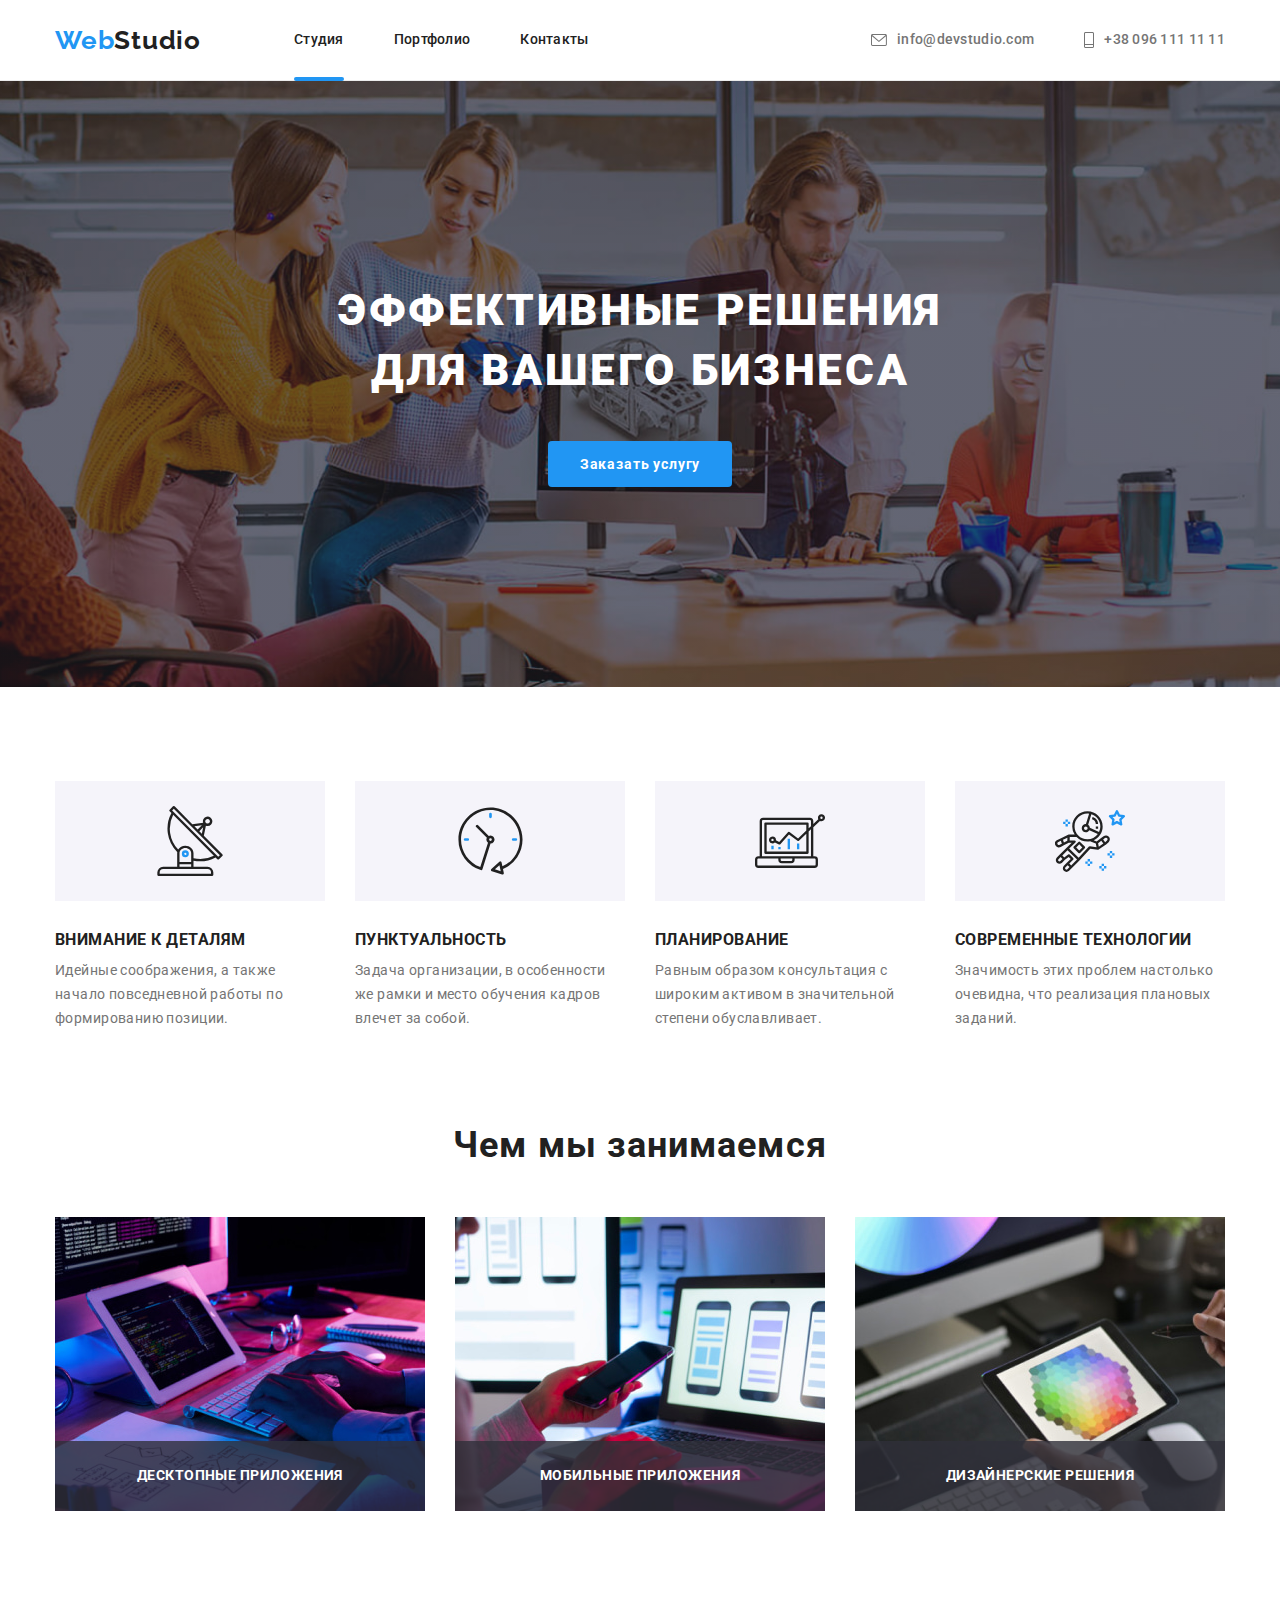
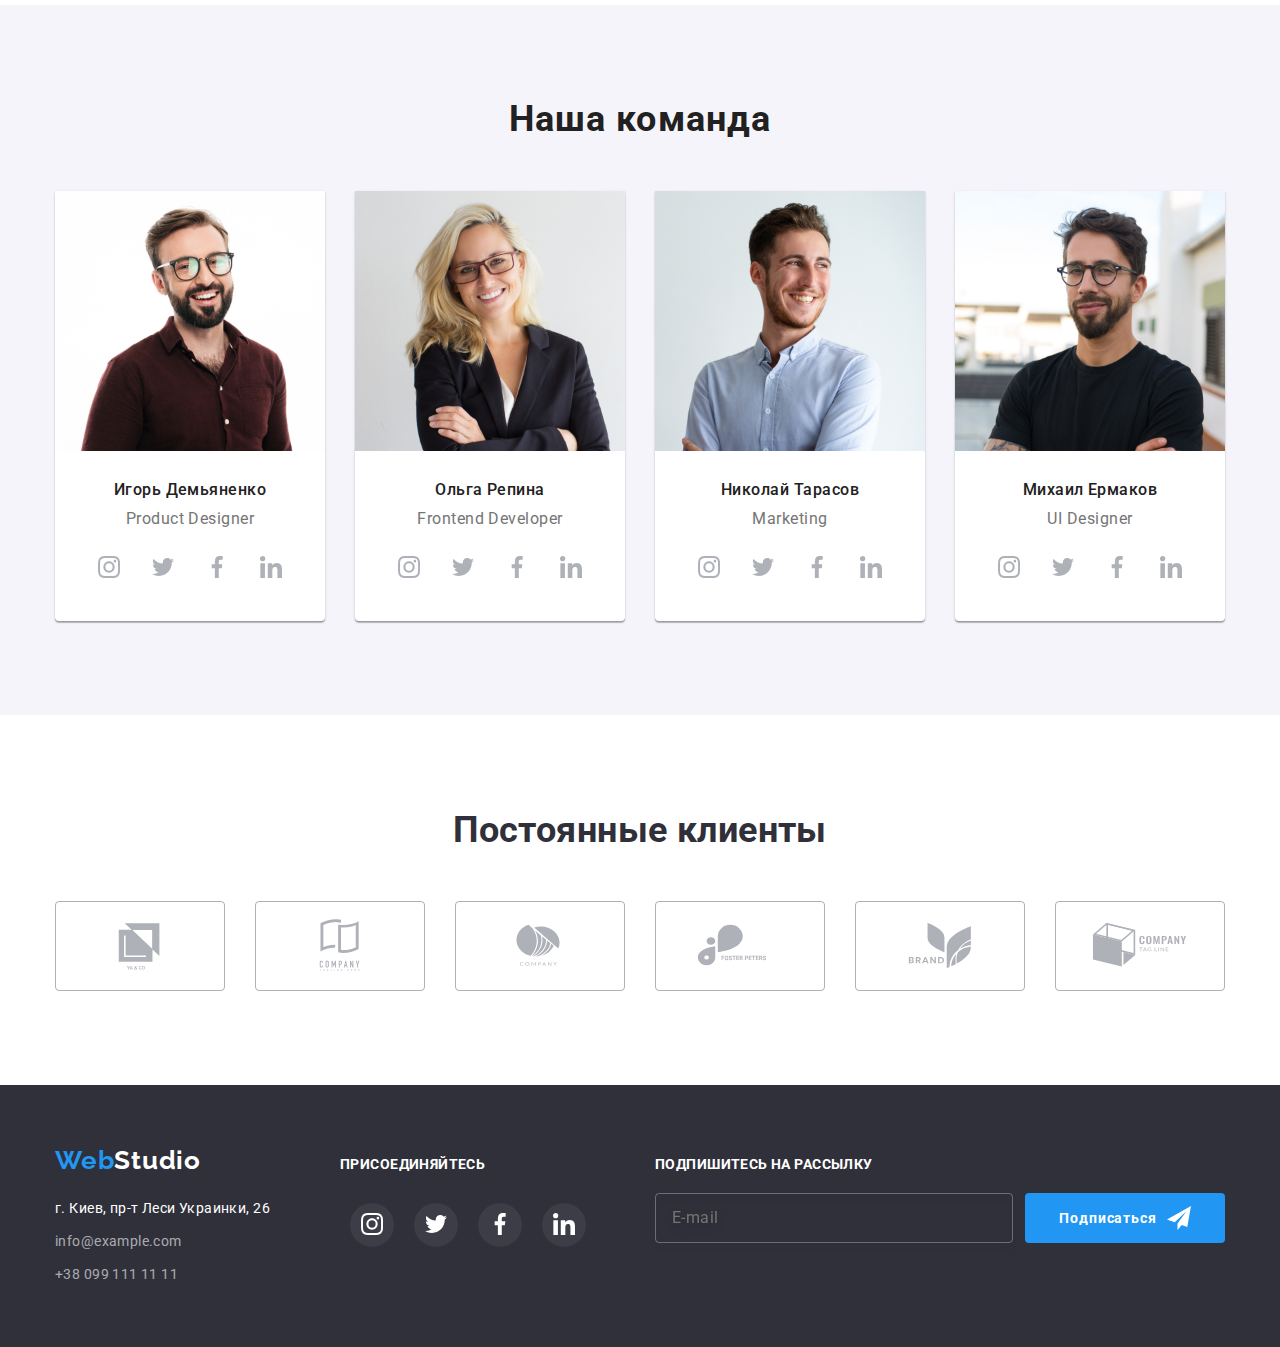
==== index.html @ d42d0474 "Copy HW6" ====
<!DOCTYPE html>
<html lang="ru">
<head>
    <meta charset="UTF-8">
    <meta http-equiv="X-UA-Compatible" content="IE=edge">
    <meta name="viewport" content="width=device-width, initial-scale=1.0">
    <title>Document</title>
    <!--Modern normalize--> 
    <link rel="stylesheet" href="https://cdn.jsdelivr.net/npm/modern-normalize@1.1.0/modern-normalize.min.css">
    <!-- Основные шрифты -->
    <link rel="preconnect" href="https://fonts.googleapis.com">
    <link rel="preconnect" href="https://fonts.gstatic.com" crossorigin>
    <link href="https://fonts.googleapis.com/css2?family=Raleway:wght@700&family=Roboto:wght@400;500;700;900&display=swap"
        rel="stylesheet">
    <!-- Кастомные стили -->
    <link rel="stylesheet" href="./css/styles.css">
</head>
<body>
<!--Хедер-->
    <header>
        <div class="container  header-container">
        <!--Навигация-->
        <nav class="container-nav">
        <a href="./index.html" class="logo">Web<span class="logo-item">Studio</span></a>
        <ul class="site-nav">
            <li class="item">
                <a href="./index.html" class="nav-list current">Студия</a>
            </li>
            <li class="item">
                <a href="./portfolio.html" class="nav-list">Портфолио</a>
            </li>
            <li class="item">
                <a href="" class="nav-list">Контакты</a>
            </li>
        </ul>
         
        </nav> 
            <!--Контакты-->
        <ul class="contacts-list">
            <li class="contacts-item">
                <a href="mailto:info@devstudio.com" class="contacts">
                <svg class="icon-contacts" width="16" height="12">
                    <use href="./images/icons.svg#mail" ></use>
                </svg>
               info@devstudio.com</a>
           </li> 
            <li class="contacts-item">
                <a href="tel:+380961111111" class="contacts phone">
                <svg class="icon-contacts" width="10" height="16">
                    <use href="./images/icons.svg#phone" ></use>
                </svg>
                +38 096 111 11 11</a>
               </li> 
        </ul>   

        </div>
    </header>

    
   <main>
     <!-- Герой -->
        <section class="title-field" >
            <div class="container">
                <h1 class="title">Эффективные решения <br> для вашего бизнеса</h1>
                <div >
                     <button type="button" class="title-button" data-modal-open>Заказать услугу</button>
                     
                </div>
            </div>
        </section>

     <!--Преимущества-->
    <section class="section"> 
        <div class="container">
       <h2 class="visually-hidden">Наши преимущества</h2>
        <ul class="advantage-list">
            <li class="adv-item ">
                <div class="icon-fon"> 
                <svg class="icon-features" width="70" height="70" >
                    <use href="./images/icons.svg#antenna" ></use>
                </svg>
                </div>
                <h3 class="features-title">Внимание к деталям</h3>
            <p class="features-txt">
                Идейные соображения, а также начало повседневной работы по формированию позиции.
            </p>
        </li>

            <li class="adv-item ">
                <div class="icon-fon"> 
                    <svg class="icon-clock" width="67" height="70" >
                        <use class="icon-clock" href="./images/icons.svg#clock" width="67" height="70" ></use>
                    </svg>
                </div>
                <h3 class="features-title">Пунктуальность</h3>
            <p class="features-txt">Задача организации, в особенности же рамки и место обучения кадров влечет за собой.</p>
            </li>

            <li class="adv-item ">
                <div class="icon-fon"> 
                    <svg class="icon-diagram" width="70" height="70">
                        <use href="./images/icons.svg#diagram" ></use>
                    </svg>
                </div>
                <h3 class="features-title">Планирование</h3>
                <p class="features-txt">Равным образом консультация с широким активом в значительной степени обуславливает.</p>
             </li>

            <li class="adv-item">
                <div class="icon-fon"> 
                    <svg class="icon-astronaut" width="70" height="70" >
                        <use href="./images/icons.svg#astronaut" ></use>
                    </svg>
                </div>
                <h3 class="features-title icon-tech">Современные технологии</h3>
            <p class="features-txt">Значимость этих проблем настолько очевидна, что реализация плановых заданий.</p>
            </li>
        </ul>
        </div>
    </section>
    
         <!--Деятельность-->
       <section class="section work-section"> 
           <div class="container">
      <h2 class="our-activities">Чем мы занимаемся</h2>
         <ul class=" activities-list">
            <li class="activities-item">
               
                <img src="./images/img1.jpg" alt="Работающий программист" width="370"> 
                <p class="activities-text">Десктопные приложения</p>
            
            </li> 

            <li class="activities-item">
                
                <img src="./images/img2.jpg" alt="Дизайнеры разрабатывают приложение" width="370">
                <p class="activities-text">Мобильные приложения</p>
                
            </li>
            <li class="activities-item">
                
                <img src="./images/img3.jpg" alt="Дизайнер с планшетом" width="370">
                <p class="activities-text">Дизайнерские решения</p>
                
            </li>
         </ul>
            </div>
       </section>

    <section class=" section team-field">
        <div class="container">
        <!--Состав-->
        <h2 class="team-title">Наша команда</h2>
        <ul class=" team-list">
            <li class="member-descr">
                <img src="./images/igor1.jpg" alt="Наш дизайнер" width="270" height="260">
                <div class="workers">
                    <h3 class="team-member">Игорь Демьяненко</h3>
                    <p lang="en" class="member-position">Product Designer</p>
                    <ul class="socials list">
                        <li class="socials-item"><a class="socials-link socials-link-instagram" href="">
                         <svg class="socials-icon" width="22" height="22">
                             <use href="./images/icons.svg#instagram"> </use>
                         </svg>   
                        </a>
                      </li>
                        <li class="socials-item"><a class="socials-link socials-link-twitter" href="">
                        <svg class="socials-icon" width="22" height="22">
                             <use href="./images/icons.svg#twitter"></use>
                        </svg>
                        </a>
                    </li>
                        <li class="socials-item"><a class="socials-link socials-link-facebook" href="">
                        <svg class="socials-icon" width="22" height="22">
                              <use href="./images/icons.svg#facebook"></use>
                        </svg>
                        </a>
                        </li>
                        <li class="socials-item"><a class="socials-link socials-link-linkedin" href="">
                        <svg class="socials-icon" width="22" height="22">
                             <use href="./images/icons.svg#linkedin"></use>
                        </svg>
                        </a>
                    </li>

                    </ul>
                </div>
            </li>

            <li class="member-descr">
                <img src="./images/olga2.jpg" alt="Наш фронтенд разработчик" width="270" height="260">
                <div class="workers">
                    <h3 class="team-member">Ольга Репина</h3>
                    <p lang="en" class="member-position">Frontend Developer</p>
                    <ul class="socials list">
                        <li class="socials-item"><a class="socials-link socials-link-instagram" href="">
                         <svg class="socials-icon" width="22" height="22">
                             <use href="./images/icons.svg#instagram"> </use>
                         </svg>   
                        </a>
                      </li>
                        <li class="socials-item"><a class="socials-link socials-link-twitter" href="">
                        <svg class="socials-icon" width="22" height="22">
                             <use href="./images/icons.svg#twitter"></use>
                        </svg>
                        </a>
                    </li>
                        <li class="socials-item"><a class="socials-link socials-link-facebook" href="">
                        <svg class="socials-icon" width="22" height="22">
                              <use href="./images/icons.svg#facebook"></use>
                        </svg>
                        </a>
                        </li>
                        <li class="socials-item"><a class="socials-link socials-link-linkedin" href="">
                        <svg class="socials-icon" width="22" height="22">
                             <use href="./images/icons.svg#linkedin"></use>
                        </svg>
                        </a>
                    </li>

                    </ul>
               </div>
            </li>

            <li class="member-descr">
                <img src="./images/nikolay3.jpg" alt="Наш маркетолог" width="270" height="260">
                <div class="workers">
                    <h3 class="team-member">Николай Тарасов</h3>
                    <p lang="en" class="member-position">Marketing</p>
                    <ul class="socials list">
                        <li class="socials-item"><a class="socials-link socials-link-instagram" href="">
                         <svg class="socials-icon" width="22" height="22">
                             <use href="./images/icons.svg#instagram"> </use>
                         </svg>   
                        </a>
                      </li>
                        <li class="socials-item"><a class="socials-link socials-link-twitter" href="">
                        <svg class="socials-icon" width="22" height="22">
                             <use href="./images/icons.svg#twitter"></use>
                        </svg>
                        </a>
                    </li>
                        <li class="socials-item"><a class="socials-link socials-link-facebook" href="">
                        <svg class="socials-icon" width="22" height="22">
                              <use href="./images/icons.svg#facebook"></use>
                        </svg>
                        </a>
                        </li>
                        <li class="socials-item"><a class="socials-link socials-link-linkedin" href="">
                        <svg class="socials-icon" width="22" height="22">
                             <use href="./images/icons.svg#linkedin"></use>
                        </svg>
                        </a>
                    </li>

                    </ul>
               </div>
           </li>

            <li class="member-descr">
                <img src="./images/michail4.jpg" alt="Наш дизайнер интерфейса" width="270" height="260">
                <div class="workers"> 
                    <h3 class="team-member">Михаил Ермаков</h3>
                    <p lang="en" class="member-position">UI Designer</p>
                    <ul class="socials list">
                        <li class="socials-item"><a class="socials-link socials-link-instagram" href="">
                         <svg class="socials-icon" width="22" height="22">
                             <use href="./images/icons.svg#instagram"> </use>
                         </svg>   
                        </a>
                      </li>
                        <li class="socials-item"><a class="socials-link socials-link-twitter" href="">
                        <svg class="socials-icon" width="22" height="22">
                             <use href="./images/icons.svg#twitter"></use>
                        </svg>
                        </a>
                    </li>
                        <li class="socials-item"><a class="socials-link socials-link-facebook" href="">
                        <svg class="socials-icon" width="22" height="22">
                              <use href="./images/icons.svg#facebook"></use>
                        </svg>
                        </a>
                        </li>
                        <li class="socials-item"><a class="socials-link socials-link-linkedin" href="">
                        <svg class="socials-icon" width="22" height="22">
                             <use href="./images/icons.svg#linkedin"></use>
                        </svg>
                        </a>
                    </li>

                    </ul>
               </div>
            </li>
        
        </ul>
       </div>
    </section>

    <section class="client-section">
        <div class="container">
            <h2 class="clients-title">Постоянные клиенты</h2>
            <ul class="client-list list">
            
                <li class="client-item">
                    <a class="client-link link" href="">
                    <svg class="client-icon" width="106" height="60">
                         <use href="./images/icons.svg#Client1"></use>
                    </svg>
                    </a>
                </li>

                <li class="client-item">
                    <a class="client-link link" href="">
                    <svg class="client-icon" width="106" height="60">
                         <use href="./images/icons.svg#Client2"></use>
                    </svg>
                    </a>
                </li>

                <li class="client-item">
                    <a class="client-link link" href="">
                    <svg class="client-icon" width="106" height="60">
                         <use href="./images/icons.svg#Client3" ></use>
                    </svg>
                    </a>
                </li>

                <li class="client-item">
                    <a class="client-link link" href="">
                    <svg class="client-icon" width="106" height="60">
                         <use href="./images/icons.svg#Client4"></use>
                    </svg>
                    </a>
                </li>

                <li class="client-item">
                    <a class="client-link link" href="">
                    <svg class="client-icon" width="106" height="60">
                         <use href="./images/icons.svg#Client5"></use>
                    </svg>
                    </a>
                </li>

                <li class="client-item">
                    <a class="client-link link" href="">
                    <svg class="client-icon" width="106" height="60">
                         <use href="./images/icons.svg#Client6"></use>
                    </svg>
                    </a>
                </li>

            </ul>
        </div>
    </section>
    </main>

   <!--Футер сайта-->  
    <footer class="footer-field">
        <div class="container">
            <div class="footer-flex">
            <div class="contacts-flex">
        <a href="./index.html" class="logo">Web<span class="second-logo-item">Studio</span></a>
         <address class="address">
        <ul>
           <li class="details"> 
                 <a href="https://google.com" class="location">г. Киев, пр-т Леси Украинки, 26</a>  
            </li>
            <li class="details">
                <a href="mailto:info@example.com" class="footer-item">info@example.com</a>
           </li> 
            <li class="details">
                <a href="tel:+380991111111" class="footer-item">+38 099 111 11 11</a>
               </li> 
           </ul>   
         </address>
            </div>
        

        <!--Присоединяйтесь-->
        <div class="join-us-flex">
            <h3 class="join-us-title">присоединяйтесь</h3>
            <ul class="join-us-list list">
                <li class="join-us-item">
                    <a class="join-us-link join-us-link-instagram" href="">
                        <svg class="join-us-icon" width="22" height="22">
                            <use href="./images/icons.svg#instagram"> </use>
                        </svg>
                    </a>
                </li>

                 <li class="join-us-item">
                    <a class="join-us-link join-us-link-twitter" href="">
                        <svg class="join-us-icon" width="22" height="22">
                            <use href="./images/icons.svg#twitter"></use>
                        </svg>
                    </a>
                </li>

                <li class="join-us-item">
                    <a class="join-us-link join-us-link-facebook" href="">
                        <svg class="join-us-icon" width="22" height="22">
                            <use href="./images/icons.svg#facebook"></use>
                        </svg>
                    </a>
                </li>

                <li class="join-us-item">
                    <a class="join-us-link join-us-link-linkedin" href="">
                        <svg class="join-us-icon" width="22" height="22">
                            <use href="./images/icons.svg#linkedin"></use>
                        </svg>
                    </a>
              
                </li>
            </ul>
        </div>

        <!--Подпишитесь на рассылку-->
        <form class="footer-form">
             <h3 class="subscribe-title">Подпишитесь на рассылку</h3>
       <div class="footer-form-wrapper">
                <label class="subscribe-label">
                    <input class="footer-input" type="email" name="email" placeholder="E-mail">
                </label> 

             <div class="subscribe" >
            <button type="button" class="subscribe-button" >Подписаться
                    <svg class="subscribe-icon" width="24" height="24">
                            <use href="./images/icons.svg#icon-plane"></use>
                    </svg>
            </button>
                    
             </div>
        </div>
        </form>
        </div>
      </div>
   
     </footer>

     <div class="backdrop is-hidden" data-modal>
        <div class="modal">
            <button type="button" class="close-btn" data-modal-close>
              <svg  width="11" height="11">
                <use href="./images/icons.svg#close"></use>
              </svg>
            </button>

            <form class="modal-form" >
            <p class="text-form">Оставьте свои данные, мы вам перезвоним</p>
                
               
                <label class="form-field">

                    <span class="form-text">Имя</span>
                     <span class="container-svg">
                <input class="forms" type="text" name="user-name"  >  
                <svg class="icon-form" width="18" height="18">
                    <use href="./images/icons.svg#icon-person"></use>
                  </svg>
                
                </span>
             </label> 
               
               <label class="form-field" >
                   <span class="form-text">Телефон</span>

               <span class="container-svg">
                <input class="forms" type="tel" name="phone" >
                <svg class="icon-form" width="18" height="18">
                    <use href="./images/icons.svg#icon-number"></use>
                  </svg>
                </span>
            </label>

                
                <label class="form-field">
                <span class="form-text" >Почта</span> 
                <span class="container-svg">
                <input class="forms" type="email" name="mail" >
                <svg class="icon-form" width="18" height="18">
                    <use href="./images/icons.svg#icon-letter"></use>
                  </svg>
                </span>
                </label>
                
                <div class=" form-field comment">
                <label for="comment">
                <span class="form-text">Комментарий</span></label>
                <textarea class="field" name="comment" id="comment" cols="30" rows="10" placeholder="Введите текст"></textarea> 
                </div>
                
              

               <div class="wrap-check">
                <input type="checkbox" class="modal-check" id="modal-check" />
    
                <label for="modal-check" class="modal-check modal-check-text">
                  <span>
                    <svg class="icon-check" width="11" height="8">
                      <use href="./images/icons.svg#icon-icon-check"></use>
                    </svg>
                  </span>
                  Соглашаюсь с рассылкой и принимаю
    
                  <a href="" class="policy">Условия договора</a>
                </label>
              </div>

            <div class="button-wrapper">    
           <button class="submit-button" type="submit">Отправить</button>
           </div>
        </form>

        </div>
      </div>
     <script src="./js/modal.js"></script>  
</body>
</html>
---- css/styles.css ----
:root {
    /* Основные шрифты */
    --main-font: "roboto", sans-serif;
    --secondary-font: "raleway", sans-serif;
    /* Светлая тема текста */
    --light-txt-cl: #ffffff;
    /* Тёмная тема текста */
    --txt-cl: #757575;
    --title-cl: #212121;
    --accent-txt-cl: #2196f3;
    /* Светлая тема фона */
    --secondary-light-bg: #ffffff;
    --team-bg: #f5f4fa;
    /* Тёмная тема фона */
    --primary-dark-bg: #2f303a;
    --accent-bg-cl: #2196f3;
}

  ul {
    margin: 0;
    padding: 0;
    list-style: none;
}

  body {
    font-family: var(--main-font);
    font-size: 14px;
    line-height: 1.71;
    letter-spacing: 0.03em;
    color: var(--txt-cl);
}

    h1,
    h2,
    h3,
    h4,
    h5,
    h6,
    p,
    ul,
    ol {
    margin-top: 0;
    margin-bottom: 0;
}
    
 img {
   display: block;
   max-width: 100%;
   height: auto;
}
    
  textarea {
      resize: none;
      border: 1px solid rgba(33, 33, 33, 0.2);
border-radius: 4px;
  }
  .list{
    color: var(--accent-txt-cl);
    list-style-type: none;
    text-decoration: none;
  }

  /*хедер */

header {
    background-color: var(--light-txt-cl);
    border-bottom:1px solid  #ECECEC ; 
}

.header-container {
    display: flex;
    align-items: center;  
}
      
.container-nav { 
    display: flex;
    align-items: center;
}
    
.logo {
    text-decoration: none;
    font-family: Raleway;
    font-weight: 700;
    line-height: 1.19; 
    font-size: 26px;
    letter-spacing: 0.03em;
    color: var(--accent-txt-cl);
}

.logo-item {
    color: var(--title-cl);
}

.nav-list:hover, .nav-list:focus {
    color: var(--accent-txt-cl);
}

.site-nav{
    display: flex;
    list-style-type: none;
    margin-left: 93px;
}

.site-nav .item:not(:last-child) {
    margin-right: 50px;
}

.nav-list {
    padding-top: 32px;
    padding-bottom: 32px;
    display: block;
    position: relative;
    transition: color 250ms cubic-bezier(0.4, 0, 0.2, 1);
}

.current {
    color: #2196f3;
}

.current::after {
    content:'';
    bottom: -1px;
    left: 0;
    display: block;
    width: 100%;
    background-color: #2196F3;
    border-radius: 2px;
    height: 4px;
    position: absolute;
}

.contacts-list{
    display: flex;
    list-style-type: none;
    margin-left: auto;  
}

.contacts-list .contacts-item:not(:last-child) {
    margin-right: 50px;
}





.icon-contacts {
    margin-right: 10px;
    fill: currentColor;
    transition: fill 250ms cubic-bezier(0.4, 0, 0.2, 1);
}


.icon-contacts:hover,
.icon-contacts:focus {
    fill: #2196f3; 
}

.nav-list { 
    display: flex;
    font-weight: 500;
    line-height: 1.14;
    letter-spacing: 0.02em;
    color: var(--title-cl);
    text-decoration: none;
}

.post {
    font-weight: 500;
    line-height: 1.14;
    letter-spacing: 0.02em; 
    color: var(--accent-bg-cl);
}


.contacts:hover, .contacts:focus {
    color: var(--accent-bg-cl);
    fill:var(--accent-bg-cl);
}

.contacts {
    display: flex;
    align-items: center;
    font-weight: 500;
    line-height:  1.14;
    letter-spacing: 0.02em;
    color: var(--txt-cl);
    text-decoration: none;
    fill:var(--txt-cl);
    transition: color 250ms cubic-bezier(0.4, 0, 0.2, 1),
    fill  250ms cubic-bezier(0.4, 0, 0.2, 1);
}

/*Заголовок на главной странице*/
.title {
    font-weight: 900;
    line-height: 1.36;
    font-size: 44px;
    text-align: center;
    letter-spacing: 0.06em;
    text-transform: uppercase;
    color: var(--light-txt-cl);
}

.title-field {
    padding-top: 200px;
    padding-bottom: 200px;
    max-width: 1600px;
    min-height: 600px;
    margin-left: auto;
    margin-right: auto;
    text-align: center;
    background-image: linear-gradient(
    to right,
    rgba(47, 48, 58, 0.4),
    rgba(47, 48, 58, 0.4) ), 
    url(../images/back-color.jpg) ;
    background-color: var(--primary-dark-bg);
    background-repeat: no-repeat;
    background-size: cover;
    background-position: center;
}

.title-button {
    cursor: pointer;
    margin-top: 40px;
    padding:10px 32px;
    display: flexbox;
    font-weight: 700;
    line-height: 1.87;
    letter-spacing: 0.06em;
    color: var(--light-txt-cl);
    background-color: var(--accent-bg-cl);
    border-radius: 4px;
    border: transparent;
}

.backdrop {
    position: fixed;
    top: 0;
    left: 0;
    width: 100%;
    height: 100%;
    background-color: rgba(0, 0, 0, 0.2);
    transition: opacity 500ms cubic-bezier(0.4, 0, 0.2, 1),
    visibility 500ms cubic-bezier(0.4, 0, 0.2, 1),
    pointer-events 500ms cubic-bezier(0.4, 0, 0.2, 1);
}

.backdrop.is-hidden {
 opacity:0 ;
 visibility: hidden;
 pointer-events: none;
}

.backdrop.is-hidden .modal {
    transform: scaleY(0);
}



/*CHECKBOX HIDDEN*/
.wrap-check {
    display: flex;
    align-items: center;
    justify-content: center;
  }
  .modal-check {
        appearance: none;
        display: flex;
        align-items: center;
 }
 .modal-check {
    font-size: 14px;
    line-height: 24px;
    letter-spacing: 0.03em;
    color: #757575;
}
  .modal-check-text span {
    width: 16px;
    height: 15px;
    border: 2px solid #212121;
    border-radius: 2px;
    display: flex;
    margin-right: 10px;
    align-items: center;
    justify-content: center;
}
  .modal-check:checked + .modal-check-text span {
    background-image: url(..//images/icons.svg#icon-icon-check);
    background-color: var(--accent-bg-cl);
    border: none;
    background-repeat: no-repeat;
    background-size: cover;
    background-origin: border-box;
}
  
.text-form 
{
    font-weight: 700;
    font-size: 20px;
    line-height: 1.15;
    text-align: center;
    letter-spacing: 0.03em;
    color: var(--title-cl);
    
}

.forms{
    border: 1px solid rgba(33, 33, 33, 0.2);
    box-sizing: border-box;
    border-radius: 4px;
    width: 448px;
    height: 40px;
    padding-left: 42px;
    transition: border-color 250ms cubic-bezier(0.4, 0, 0.2, 1),
    fill 250ms cubic-bezier(0.4, 0, 0.2, 1),
    outline 250ms cubic-bezier(0.4, 0, 0.2, 1);
}

.form-text {
    line-height: 1.16;
    letter-spacing: 0.01em;
    color: #757575;
    margin-bottom: 4px;

}

.icon-form {
    position: absolute;
    top: 50%;
    left: 12px;
    transform: translateY(-50%);
    display: inline-block;
    
}

.forms:focus~.icon-form {
    fill: var(--accent-bg-cl);
}

.forms:focus-within {
    border-color: var(--accent-txt-cl);
    outline: transparent;
}

.field{
padding-top: 12px;
padding-left: 16px;
transition: border-color 250ms cubic-bezier(0.4, 0, 0.2, 1),
outline 250ms cubic-bezier(0.4, 0, 0.2, 1);
width:448px;
height:120px;
}

.field:focus-within {
    border-color: var(--accent-txt-cl);
    outline: transparent;
}

.form-field {
    position: relative;
    display: flex;
    flex-direction: column;
    margin-top: 10px;

}

.policy{
    color: var(--accent-txt-cl);
    cursor: pointer;
}

.container-svg {
    position: relative;

}

.form-field textarea::placeholder {
    font-weight: 400;
    line-height: 1.16;
    letter-spacing: 0.01em;
    color: rgba(117, 117, 117, 0.5);
}

.comment {
display: flex;
flex-direction: column;
width: 448px;
height: 120px;
margin-top: 10px;
margin-bottom: 20px;
}

.submit {
    display: inline-block;
align-items: center;
margin-left: 52px;

}

.submit-button{
    width: 200px;
    height: 50px;
    cursor: pointer;
    font-weight: 700;
    line-height: 1.87;
    letter-spacing: 0.06em;
    color: var(--light-txt-cl);
    background-color: var(--accent-bg-cl);
    border-radius: 4px;
    border: transparent;
    box-shadow: 0px 4px 4px rgba(0, 0, 0, 0.15);
}
.button-wrapper {
    display: flex;
    justify-content: center;
    align-items: center;
    margin-top: 30px;

}
.modal{
position: absolute;
top: 50%;
left: 50%;
transform: scaleY(1);
transform: translate(-50%, -50%);
width: 528px;
height: 581px; 
background-color: var(--light-txt-cl); 
opacity: 1;
transition: transform 250ms cubic-bezier(0.4, 0, 0.2, 1);
box-shadow: 0px 1px 3px rgba(0, 0, 0, 0.12), 0px 1px 1px rgba(0, 0, 0, 0.14), 0px 2px 1px rgba(0, 0, 0, 0.2);
border-radius: 4px;
animation: animate125 3000ms infinite 1000ms;
}



.close-btn {
    position: absolute;
    display: flex;
    cursor: pointer;
    align-items: center;
    justify-content: center;
    border: 1px solid rgba(0, 0, 0, 0.1);
    width: 30px;
    height: 30px;
    border-radius: 50%; 
    background-color: var(--light-txt-cl);  
}

.modal>.close-btn {
    position: absolute;
    top: 8px;
    right: 8px;
    margin: 0;
    
}
.modal-form {
    padding:40px;
}
 


/*Преимущества*/
.section {
    padding: 94px 0;
}
   
.advantage-list .adv-item:not(:last-child){
    margin-right: 30px;
}

.advantage-list {
    display: flex;
    list-style-type: none; 
}

.adv-item {
    width: 270px;
    align-items: center;
}


.icon-fon{
    display: flex;
    width: 270px;
    height: 120px;
    align-items: center;
    justify-content: center;
    margin-bottom: 30px;
    background-color: var(--team-bg);
}

.features-title{
    margin-bottom: 10px;
    font-weight: 700;
    line-height: 1.14;
    letter-spacing: 0.03em;
    text-transform: uppercase;
    color: var(--title-cl)
}

.features-txt{
    line-height: 1.71;
    letter-spacing: 0.03em;
    color: var(--txt-cl);
}

/*Деятельность*/
.work-section {
    padding-top: 0;
}

.our-activities{
    margin-bottom: 50px;
    font-weight: 700;
    font-size: 36px;
    line-height: 1.16;
    text-align: center;
    letter-spacing: 0.03em;
    color: var(--title-cl);
}

.activities-list {
    display: flex;
    list-style-type: none;
}

.activities-item + .activities-item {
    margin-left: 30px;
    
}


.activities-item {
position: relative;
}

.activities-text {
    display: flex;
    justify-content: center;
    align-items: center;
    width: 100%;
    position: absolute;
    bottom: 0;
    left: 0;
    height: 70px;
    font-weight: bold;
    font-size: 14px;
    line-height: 1.14;
    text-transform: uppercase;
    color: var(--light-txt-cl);
    background-color: rgba(47, 48, 58, 0.8);;
}

.team-field {
    background-color: var(--team-bg);
}

.team-title{
    margin-bottom: 50px;
    font-weight: 700;
    line-height: 1.16;
    font-size: 36px;
    text-align: center;
    letter-spacing: 0.03em;
    color: var(--title-cl);
}

.team-list {
    display: flex;
    list-style-type: none;
}

.team-list .member-descr:not(:last-child){
    margin-right: 30px;
    
}

.member-descr {
    box-shadow: 0px 1px 3px
    rgba(0, 0, 0, 0.12), 0px 1px 1px 
    rgba(0, 0, 0, 0.14), 0px 2px 1px 
    rgba(0, 0, 0, 0.2);
    border-radius: 0px 0px 4px 4px;
    background-color:var(--secondary-light-bg);
    width: 270px;
    height: 430px;    
}

.socials {
    display:flex;
    justify-content: center;   
}

.socials-item:not(:last-child){
    margin-right: 10px;
}

.socials-item {
display: flex;
align-self: center;
}

.socials-link {
    display: inline-block;
    width: 44px; 
    height: 44px;
    background-color: transparent;
    border-radius: 50%;
    background-position: center;
    background-size: 20px; 
    transition: background-color 250ms cubic-bezier(0.4, 0, 0.2, 1),
    fill 250ms cubic-bezier(0.4, 0, 0.2, 1);
}

.socials-link:hover,
.socials-link:focus {
    background-color: var(--accent-txt-cl);
}

.socials-link:hover .socials-icon,
.socials-link:focus .socials-icon {
    fill: var(--light-txt-cl);
}

.socials-link {
    display: flex;
    justify-content: center;
    align-items: center;
    color: currentColor;
    transition: fill 250ms cubic-bezier(0.4, 0, 0.2, 1),
    background-color 250ms cubic-bezier(0.4, 0, 0.2, 1);
}

.socials-icon{
    width: 22px;
    height: 22px;
    fill:#AFB1B8;
    transition: fill 250ms cubic-bezier(0.4, 0, 0.2, 1);
}

.socials-link:hover
.socials-icon {
    fill: var(--light-txt-cl);
}

.socials-link:focus{
    background-color: var(--accent-txt-cl);
}

.workers {
    padding-top: 30px;
    padding-bottom: 30px;
}

.team-member{
    margin-bottom: 10px;
    font-weight: 500;
    font-size: 16px;
    line-height: 1.18;
    text-align: center;
    letter-spacing: 0.03em;
    color: var(--title-cl);
}

.member-position{
    font-size: 16px;
    line-height: 1.18;
    text-align: center;
    letter-spacing: 0.03em;
    color: var(--txt-cl);
    margin-bottom: 16px;
}

 /* Постоянные клиенты */
.clients-title {
    margin-bottom: 50px;
    font-weight: 700;
    font-size: 36px;
    line-height: 1.17;
    text-align: center;
    color: var(--primary-dark-bg);
}

.client-section {
    padding-top: 94px;
    padding-bottom: 94px;
}
  
.client-list {
    display: flex;
    padding: 0;
    margin: 0;
    list-style: none;
    justify-content: space-between;
    align-items: center;
}
  
.client-item {
    width: 170px;
    height: 90px;
    transition: 250ms cubic-bezier(0.4, 0, 0.2, 1);
}
  
.client-item:not(:last-child) {
    margin-right: 30px;
}
  
.client-link {
    display: flex;
    align-items: center;
    justify-content: center;
    width: 100%;
    height: 100%;
    display: flex;
    align-items: center;
    justify-content: center;
    border: 1px solid #afb1b8;
    color: #afb1b8;
    background-color: var(--light-txt-cl);
    border-radius: 4px;
    transition: color 250ms cubic-bezier(0.4, 0, 0.2, 1),
    border-color 250ms cubic-bezier(0.4, 0, 0.2, 1);
}
  
.client-link:hover, .client-link:focus {
    color: var(--accent-color);
    border-color: var(--accent-color);
}
  
.client-icon {
    fill: currentColor;
}
  
/*Футер*/
.footer-field{
    background-color: var(--primary-dark-bg);
    padding-top: 60px;
    padding-bottom: 60px;
}

.second-logo-item{
    color: var(--light-txt-cl);
}

.location{
    font-style: normal;
    font-weight: normal;
    line-height: 1.71;
    letter-spacing: 0.03em;
    color:var(--light-txt-cl);
    text-decoration: none;
}

.footer-item{
    line-height: 1.71;
    letter-spacing: 0.03em;
    color: rgba(255, 255, 255, 0.6);
    text-decoration: none;
}

.details {
    
    list-style-type: none;
}

.details:not(:last-child) {
    margin-bottom: 9px;
}

.address {
    padding-top: 20px;
    font-style: normal;
}

.join-us-flex{
  margin-left: 70px;
}

.footer-flex {
    display: flex;
    align-items: baseline;
}

.join-us-title {
  font-family: var(--main-font);
  margin-bottom: 20px;
  font-weight: 700;
  font-size: 14px;
  letter-spacing: 0.03em;
  line-height: 1.14;
  text-transform: uppercase;
  color: var(--light-txt-cl);
}
.join-us-item {
    margin: 10px;
}

.join-us-icon {
    fill:var(--light-txt-cl);
}

.join-us-link:hover,
.join-us-link:focus {
      color: var(--light-txt-cl);
      background-color: var(--accent-txt-cl);
}

.join-us-link {
    width: 44px;
    height: 44px;
    display: block;
    border-radius: 50%;
    color: var(--light-txt-cl);
    background-color: #ffffff10;
    padding-left: 11px;
    padding-top: 10px;
    transition: background-color 250ms cubic-bezier(0.4, 0, 0.2, 1),
    color 250ms cubic-bezier(0.4, 0, 0.2, 1);
}

.join-us-list {
    display: flex;
    justify-content: space-between;
}
/*Підписатись*/
.footer-form {
    margin-left: auto;
}
.footer-form-wrapper
{
    display: flex;
    align-items: center;
    justify-content: center;
    
}

.subscribe-label{
    margin-right: 12px;
}

.footer-input{
    width: 358px;
    height: 50px;
    border: 1px solid rgba(255, 255, 255, 0.3);
    filter: drop-shadow(0px 4px 4px rgba(0, 0, 0, 0.15));
    border-radius: 4px;
    background-color: transparent;
    cursor: pointer;
    outline: none;
    padding-left: 16px;
    font-size: 16px;
    line-height: 1.25;
    letter-spacing: 0.03em;
    color: rgba(255, 255, 255, 0.6);

}


.subscribe-title {
    font-weight: 700;
    font-size: 14px;
    line-height: 1.14;
    letter-spacing: 0.03em;
    text-transform: uppercase;
    color: var(--light-txt-cl);
    padding-bottom: 20px;
    
}
.subscribe {
    display: flex;
    justify-content: center;
    align-items: center;

}
.subscribe-button {
    cursor: pointer;
    font-weight: 700;
    line-height: 1.87;
    letter-spacing: 0.06em;
    color: var(--light-txt-cl);
    background-color: var(--accent-bg-cl);
    border-radius: 4px;
    border: transparent;
    display: flex;
    justify-content: center;
    align-items: center;
    min-width:200px;
    min-height: 50px;
    

}
.subscribe-icon {
    fill: var(--light-txt-cl);
    margin-left: 10px;
    
    
}
/*Портфолио*/

.button-style{
    cursor: pointer;
    padding: 6px 22px;
    font-weight: 500;
    line-height: 1.62;
    font-size: 16px;
    text-align: center;
    letter-spacing: 0.03em;
    color:var(--title-cl);
    background-color: var(--team-bg);
    border: transparent;
    border-radius: 4px; 
    transition: color 250ms cubic-bezier(0.4, 0, 0.2, 1),
    background-color 250ms cubic-bezier(0.4, 0, 0.2, 1),
    box-shadow  250ms cubic-bezier(0.4, 0, 0.2, 1); 
}

.button-style:hover, .button-style:focus {
    background-color: var(--accent-bg-cl);
    color: var(--light-txt-cl);
    box-shadow: 0px 3px 1px rgba(0, 0, 0, 0.1), 0px 1px 2px rgba(0, 0, 0, 0.08), 0px 2px 2px rgba(0, 0, 0, 0.12);
}

.button-list {
   display: flex; 
   list-style-type: none;
   justify-content: center;
   margin-bottom: 50px;
}

.button-list .button-item:not(:last-child) {
    margin-right: 8px;
}

.work-title{
    font-size: 18px;
    font-weight: 700;
    line-height: 2;
    letter-spacing: 0.06em;
    color: var(--title-cl);
}

.description{
    font-size: 16px;
    line-height: 1.85;
    letter-spacing: 0.03em;
    color: var(--txt-cl);
}


.cards{ 
    display: flex;
    flex-wrap: wrap;
    list-style-type: none;
}

.cards .cards-content:nth-child(3n) {
    margin-right: 0;
} 

.cards-content:nth-last-child(-n+3){
    margin-bottom: 0;
}


.cards-content {  
    margin-right: 30px;
    margin-bottom: 30px;
    width: 370px; 
}


.card-link {
    text-decoration: none;
    color: currentColor;
    transition: 250ms cubic-bezier(0.4, 0, 0.2, 1);
}

.cards-design{
    display: block;
    transition: box-shadow 250ms cubic-bezier(0.4, 0, 0.2, 1);

}

.cards-design:hover,
.cards-design:focus{
    box-shadow: 0px 1px 1px rgba(0, 0, 0, 0.12), 0px 4px 4px rgba(0, 0, 0, 0.06), 1px 4px 6px rgba(0, 0, 0, 0.16);
}
.card-design:hover .card-text{
    transform: translate(0);
    transition-duration: 250ms;
}
.card-design:focus .card-text{
    transform: translate(0);
    transition-duration: 250ms;
    
}

.card-overlayy{
    position: relative;
    overflow: hidden;
}


/*overlay*/
.card-text{
    position: absolute;
    top: 0;
    left: 0;
    padding: 63px 24px;
    font-size: 18px;
    line-height: 1.56;
    color: var(--light-txt-cl);
    background: rgba(33, 150, 243, 0.9);
    transform: translateY(100%);
    transition: transform 250ms cubic-bezier(0.4, 0, 0.2, 1);
    
}

.card-link:hover .card-text, .card-link:focus .card-text{
    transform: translateY(0);
    
}
.cards:hover {
    transform: translateY(0);
}



.work-descr {
    padding: 20px 24px;
    border: 1px solid #eeeeee;
    border-top: transparent;
}

.container {
    width: 1200px;
    padding-left: 15px;
    padding-right: 15px;
    margin-right: auto;
    margin-left: auto;
}

.visually-hidden {
    position: absolute;
    width: 1px;
    height: 1px;
    margin: -1px;
    border: 0;
    padding: 0;
    white-space: nowrap;
    clip-path: inset(100%);
    clip: rect(0 0 0 0);
    overflow: hidden;
  }
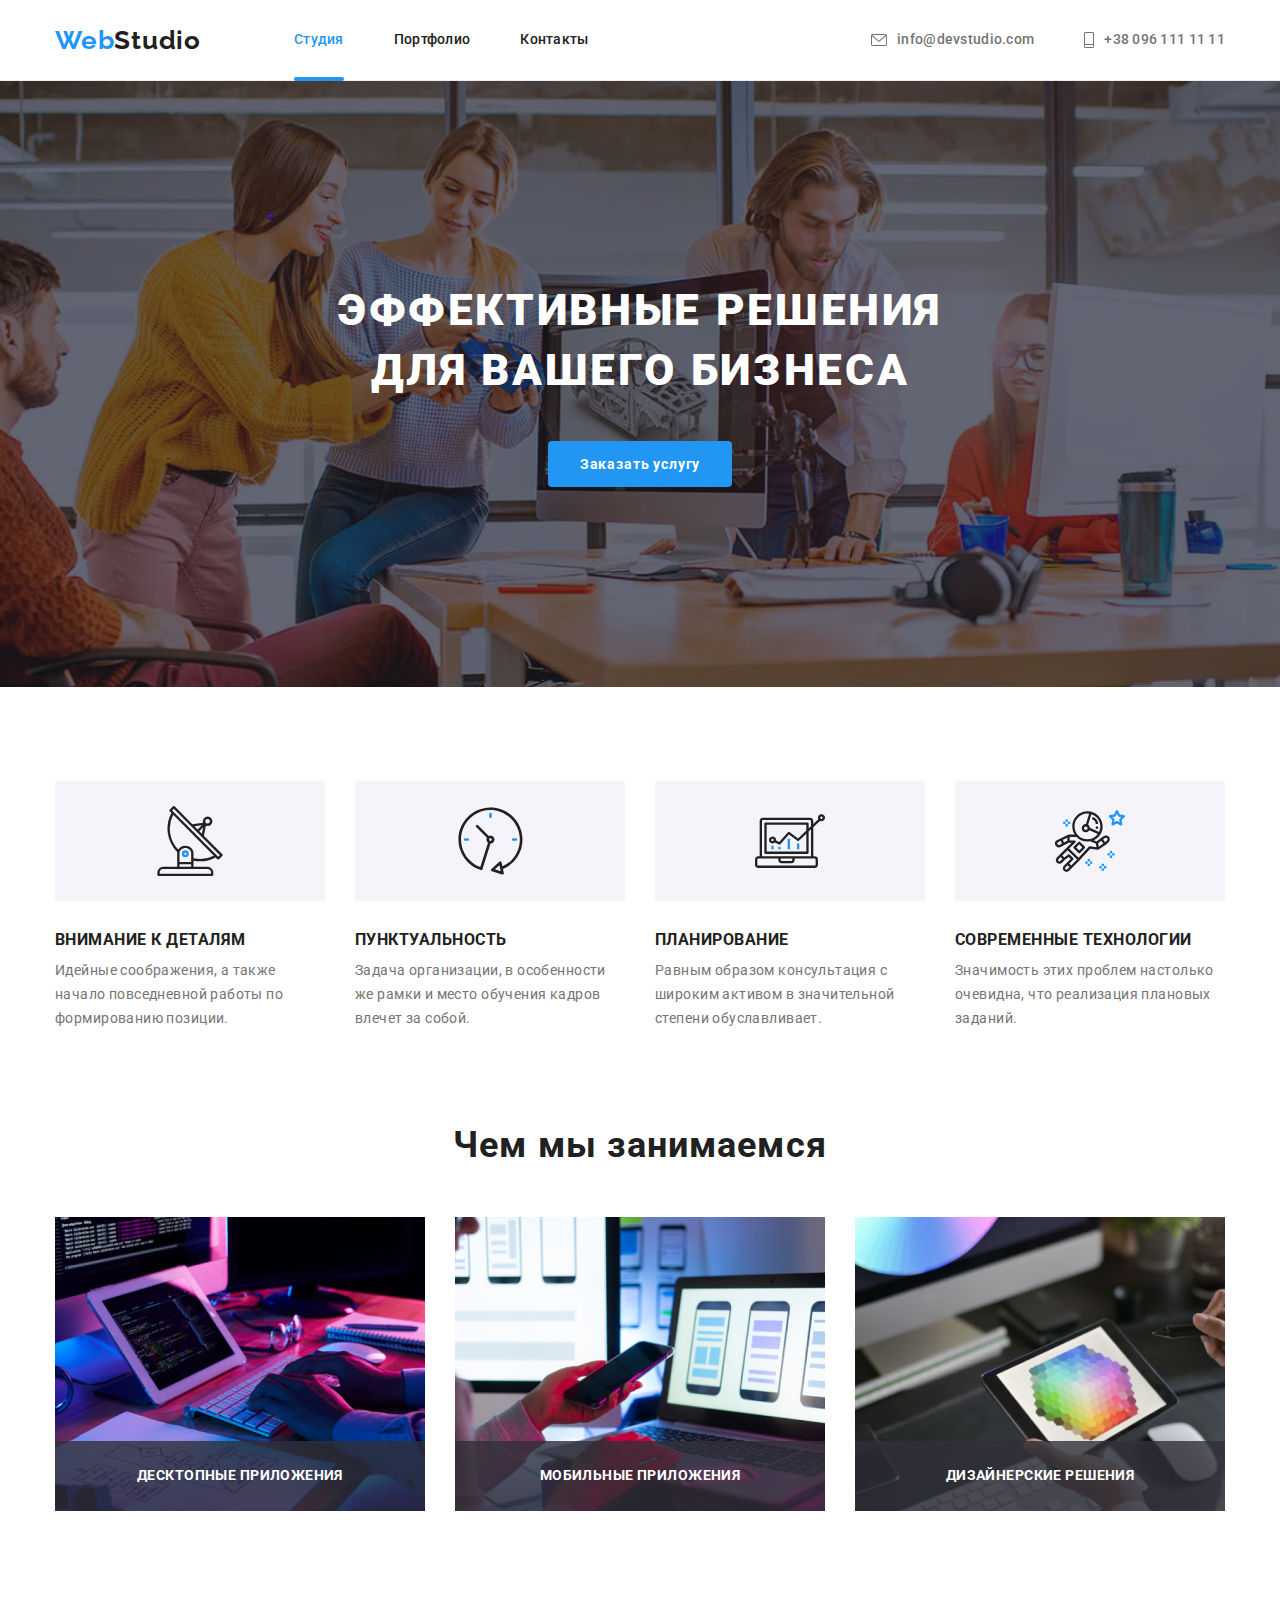
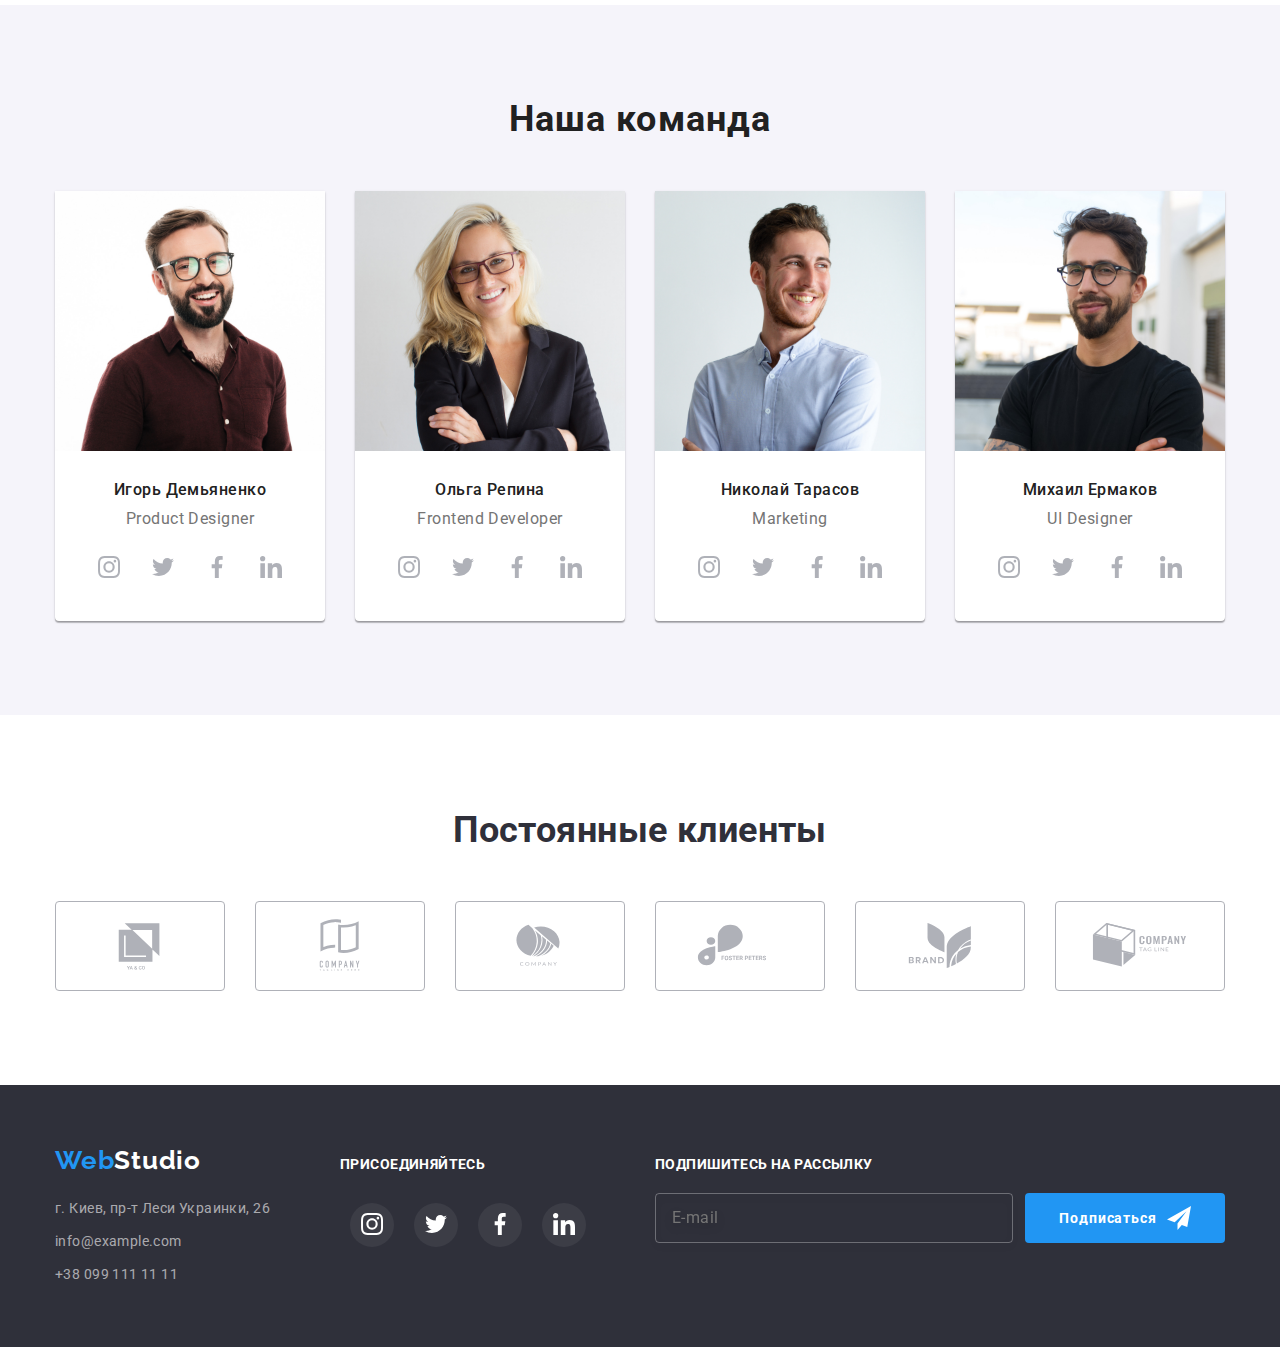
==== commit a8bb3d4c: "BEM" ====
--- a/index.html
+++ b/index.html
@@ -17,36 +17,36 @@
 </head>
 <body>
 <!--Хедер-->
-    <header>
-        <div class="container  header-container">
-        <!--Навигация-->
-        <nav class="container-nav">
-        <a href="./index.html" class="logo">Web<span class="logo-item">Studio</span></a>
-        <ul class="site-nav">
-            <li class="item">
-                <a href="./index.html" class="nav-list current">Студия</a>
-            </li>
-            <li class="item">
-                <a href="./portfolio.html" class="nav-list">Портфолио</a>
-            </li>
-            <li class="item">
-                <a href="" class="nav-list">Контакты</a>
-            </li>
-        </ul>
-         
-        </nav> 
+<header class="header">
+    <div class="container  header__container">
+            <!--Навигация-->
+        <nav class="nav">
+            <a href="./index.html" class="header__logo">Web<span class="header__logo header__logo--black">Studio</span></a>
+            <ul class="nav__list">
+                <li class="nav__item">
+                    <a href="./index.html" class="nav__link nav__link--current">Студия</a>
+                </li>
+                <li class="nav__item">
+                    <a href="./portfolio.html" class="nav__link">Портфолио</a>
+                </li>
+                <li class="nav__item">
+                     <a href="" class="nav__link">Контакты</a>
+                 </li>
+            </ul>
+    
+         </nav>
             <!--Контакты-->
-        <ul class="contacts-list">
-            <li class="contacts-item">
-                <a href="mailto:info@devstudio.com" class="contacts">
-                <svg class="icon-contacts" width="16" height="12">
+        <ul class="contacts">
+            <li class="contacts__item">
+                <a href="mailto:info@devstudio.com" class="contacts__link">
+                <svg class="contacts__icon" width="16" height="12">
                     <use href="./images/icons.svg#mail" ></use>
                 </svg>
                info@devstudio.com</a>
            </li> 
-            <li class="contacts-item">
-                <a href="tel:+380961111111" class="contacts phone">
-                <svg class="icon-contacts" width="10" height="16">
+            <li class="contacts__item">
+                <a href="tel:+380961111111" class="contacts__link ">
+                <svg class="contacts__icon" width="10" height="16">
                     <use href="./images/icons.svg#phone" ></use>
                 </svg>
                 +38 096 111 11 11</a>
@@ -59,236 +59,234 @@
     
    <main>
      <!-- Герой -->
-        <section class="title-field" >
+        <section class="hero" >
             <div class="container">
-                <h1 class="title">Эффективные решения <br> для вашего бизнеса</h1>
+                <h1 class="hero__title">Эффективные решения <br> для вашего бизнеса</h1>
                 <div >
-                     <button type="button" class="title-button" data-modal-open>Заказать услугу</button>
+                     <button type="button" class="hero__button" data-modal-open>Заказать услугу</button>
                      
                 </div>
             </div>
         </section>
 
      <!--Преимущества-->
-    <section class="section"> 
+    <section class="features"> 
         <div class="container">
        <h2 class="visually-hidden">Наши преимущества</h2>
-        <ul class="advantage-list">
-            <li class="adv-item ">
-                <div class="icon-fon"> 
-                <svg class="icon-features" width="70" height="70" >
+        <ul class="features__list">
+            <li class="features__item ">
+                <div class="features__fon"> 
+                <svg  width="70" height="70" >
                     <use href="./images/icons.svg#antenna" ></use>
                 </svg>
                 </div>
-                <h3 class="features-title">Внимание к деталям</h3>
-            <p class="features-txt">
+                <h3 class="features__title">Внимание к деталям</h3>
+            <p class="features__txt">
                 Идейные соображения, а также начало повседневной работы по формированию позиции.
             </p>
         </li>
 
-            <li class="adv-item ">
-                <div class="icon-fon"> 
-                    <svg class="icon-clock" width="67" height="70" >
-                        <use class="icon-clock" href="./images/icons.svg#clock" width="67" height="70" ></use>
-                    </svg>
-                </div>
-                <h3 class="features-title">Пунктуальность</h3>
-            <p class="features-txt">Задача организации, в особенности же рамки и место обучения кадров влечет за собой.</p>
-            </li>
-
-            <li class="adv-item ">
-                <div class="icon-fon"> 
-                    <svg class="icon-diagram" width="70" height="70">
+            <li class="features__item">
+                <div class="features__fon"> 
+                    <svg  width="67" height="70" >
+                        <use  href="./images/icons.svg#clock" width="67" height="70" ></use>
+                    </svg>
+                </div>
+                <h3 class="features__title">Пунктуальность</h3>
+            <p class="features__txt">Задача организации, в особенности же рамки и место обучения кадров влечет за собой.</p>
+            </li>
+
+            <li class="features__item">
+                <div class="features__fon"> 
+                    <svg  width="70" height="70">
                         <use href="./images/icons.svg#diagram" ></use>
                     </svg>
                 </div>
-                <h3 class="features-title">Планирование</h3>
-                <p class="features-txt">Равным образом консультация с широким активом в значительной степени обуславливает.</p>
+                <h3 class="features__title">Планирование</h3>
+                <p class="features__txt">Равным образом консультация с широким активом в значительной степени обуславливает.</p>
              </li>
 
-            <li class="adv-item">
-                <div class="icon-fon"> 
-                    <svg class="icon-astronaut" width="70" height="70" >
+            <li class="features__item">
+                <div class="features__fon"> 
+                    <svg  width="70" height="70" >
                         <use href="./images/icons.svg#astronaut" ></use>
                     </svg>
                 </div>
-                <h3 class="features-title icon-tech">Современные технологии</h3>
-            <p class="features-txt">Значимость этих проблем настолько очевидна, что реализация плановых заданий.</p>
+                <h3 class="features__title">Современные технологии</h3>
+            <p class="features__txt">Значимость этих проблем настолько очевидна, что реализация плановых заданий.</p>
             </li>
         </ul>
         </div>
     </section>
     
          <!--Деятельность-->
-       <section class="section work-section"> 
+       <section class="activity "> 
            <div class="container">
-      <h2 class="our-activities">Чем мы занимаемся</h2>
-         <ul class=" activities-list">
-            <li class="activities-item">
+      <h2 class="activity__title">Чем мы занимаемся</h2>
+         <ul class="activity__list">
+            <li class="activity__item">
                
                 <img src="./images/img1.jpg" alt="Работающий программист" width="370"> 
-                <p class="activities-text">Десктопные приложения</p>
+                <p class="activity__text">Десктопные приложения</p>
             
             </li> 
 
-            <li class="activities-item">
+            <li class="activity__item">
                 
                 <img src="./images/img2.jpg" alt="Дизайнеры разрабатывают приложение" width="370">
-                <p class="activities-text">Мобильные приложения</p>
-                
-            </li>
-            <li class="activities-item">
+                <p class="activity__text">Мобильные приложения</p>
+                
+            </li>
+            <li class="activity__item">
                 
                 <img src="./images/img3.jpg" alt="Дизайнер с планшетом" width="370">
-                <p class="activities-text">Дизайнерские решения</p>
+                <p class="activity__text">Дизайнерские решения</p>
                 
             </li>
          </ul>
             </div>
        </section>
 
-    <section class=" section team-field">
+    <section class="team">
         <div class="container">
         <!--Состав-->
-        <h2 class="team-title">Наша команда</h2>
-        <ul class=" team-list">
-            <li class="member-descr">
+        <h2 class="team__title">Наша команда</h2>
+        <ul class=" team__list">
+            <li class="team__member">
                 <img src="./images/igor1.jpg" alt="Наш дизайнер" width="270" height="260">
-                <div class="workers">
-                    <h3 class="team-member">Игорь Демьяненко</h3>
-                    <p lang="en" class="member-position">Product Designer</p>
+                <div class="team__card">
+                    <h3 class="team__name">Игорь Демьяненко</h3>
+                    <p lang="en" class="team__position">Product Designer</p>
+                    
                     <ul class="socials list">
-                        <li class="socials-item"><a class="socials-link socials-link-instagram" href="">
-                         <svg class="socials-icon" width="22" height="22">
-                             <use href="./images/icons.svg#instagram"> </use>
-                         </svg>   
+                        <li class="socials__item"><a class="socials__link " href="">
+                            <svg class="socials__icon" width="22" height="22">
+                                <use href="./images/icons.svg#instagram"> </use>
+                            </svg>   
+                         </a>
+                        </li>
+                        <li class="socials__item"><a class="socials__link " href="">
+                            <svg class="socials__icon" width="22" height="22">
+                                <use href="./images/icons.svg#twitter"></use>
+                            </svg>
+                         </a>
+                       </li>
+                        <li class="socials__item"><a class="socials__link " href="">
+                            <svg class="socials__icon" width="22" height="22">
+                                <use href="./images/icons.svg#facebook"></use>
+                            </svg>
+                         </a>
+                        </li>
+                        <li class="socials__item"><a class="socials__link " href="">
+                            <svg class="socials__icon" width="22" height="22">
+                                <use href="./images/icons.svg#linkedin"></use>
+                            </svg>
                         </a>
-                      </li>
-                        <li class="socials-item"><a class="socials-link socials-link-twitter" href="">
-                        <svg class="socials-icon" width="22" height="22">
-                             <use href="./images/icons.svg#twitter"></use>
-                        </svg>
-                        </a>
-                    </li>
-                        <li class="socials-item"><a class="socials-link socials-link-facebook" href="">
-                        <svg class="socials-icon" width="22" height="22">
-                              <use href="./images/icons.svg#facebook"></use>
-                        </svg>
-                        </a>
-                        </li>
-                        <li class="socials-item"><a class="socials-link socials-link-linkedin" href="">
-                        <svg class="socials-icon" width="22" height="22">
-                             <use href="./images/icons.svg#linkedin"></use>
-                        </svg>
-                        </a>
-                    </li>
-
+                        </li>
                     </ul>
-                </div>
-            </li>
-
-            <li class="member-descr">
+                    
+                </div>
+            </li>
+
+            <li class="team__member">
                 <img src="./images/olga2.jpg" alt="Наш фронтенд разработчик" width="270" height="260">
-                <div class="workers">
-                    <h3 class="team-member">Ольга Репина</h3>
-                    <p lang="en" class="member-position">Frontend Developer</p>
+                <div class="team__card">
+                    <h3 class="team__name">Ольга Репина</h3>
+                    <p lang="en" class="team__position">Frontend Developer</p>
                     <ul class="socials list">
-                        <li class="socials-item"><a class="socials-link socials-link-instagram" href="">
-                         <svg class="socials-icon" width="22" height="22">
-                             <use href="./images/icons.svg#instagram"> </use>
-                         </svg>   
-                        </a>
-                      </li>
-                        <li class="socials-item"><a class="socials-link socials-link-twitter" href="">
-                        <svg class="socials-icon" width="22" height="22">
-                             <use href="./images/icons.svg#twitter"></use>
-                        </svg>
-                        </a>
-                    </li>
-                        <li class="socials-item"><a class="socials-link socials-link-facebook" href="">
-                        <svg class="socials-icon" width="22" height="22">
-                              <use href="./images/icons.svg#facebook"></use>
-                        </svg>
-                        </a>
-                        </li>
-                        <li class="socials-item"><a class="socials-link socials-link-linkedin" href="">
-                        <svg class="socials-icon" width="22" height="22">
-                             <use href="./images/icons.svg#linkedin"></use>
-                        </svg>
-                        </a>
-                    </li>
-
+                        <li class="socials__item"><a class="socials__link " href="">
+                                <svg class="socials__icon" width="22" height="22">
+                                    <use href="./images/icons.svg#instagram"> </use>
+                                </svg>
+                            </a>
+                        </li>
+                        <li class="socials__item"><a class="socials__link " href="">
+                                <svg class="socials__icon" width="22" height="22">
+                                    <use href="./images/icons.svg#twitter"></use>
+                                </svg>
+                            </a>
+                        </li>
+                        <li class="socials__item"><a class="socials__link " href="">
+                                <svg class="socials__icon" width="22" height="22">
+                                    <use href="./images/icons.svg#facebook"></use>
+                                </svg>
+                            </a>
+                        </li>
+                        <li class="socials__item"><a class="socials__link " href="">
+                                <svg class="socials__icon" width="22" height="22">
+                                    <use href="./images/icons.svg#linkedin"></use>
+                                </svg>
+                            </a>
+                        </li>
                     </ul>
                </div>
             </li>
 
-            <li class="member-descr">
+            <li class="team__member">
                 <img src="./images/nikolay3.jpg" alt="Наш маркетолог" width="270" height="260">
-                <div class="workers">
-                    <h3 class="team-member">Николай Тарасов</h3>
-                    <p lang="en" class="member-position">Marketing</p>
+                <div class="team__card">
+                    <h3 class="team__name">Николай Тарасов</h3>
+                    <p lang="en" class="team__position">Marketing</p>
                     <ul class="socials list">
-                        <li class="socials-item"><a class="socials-link socials-link-instagram" href="">
-                         <svg class="socials-icon" width="22" height="22">
-                             <use href="./images/icons.svg#instagram"> </use>
-                         </svg>   
-                        </a>
-                      </li>
-                        <li class="socials-item"><a class="socials-link socials-link-twitter" href="">
-                        <svg class="socials-icon" width="22" height="22">
-                             <use href="./images/icons.svg#twitter"></use>
-                        </svg>
-                        </a>
-                    </li>
-                        <li class="socials-item"><a class="socials-link socials-link-facebook" href="">
-                        <svg class="socials-icon" width="22" height="22">
-                              <use href="./images/icons.svg#facebook"></use>
-                        </svg>
-                        </a>
-                        </li>
-                        <li class="socials-item"><a class="socials-link socials-link-linkedin" href="">
-                        <svg class="socials-icon" width="22" height="22">
-                             <use href="./images/icons.svg#linkedin"></use>
-                        </svg>
-                        </a>
-                    </li>
-
+                        <li class="socials__item"><a class="socials__link " href="">
+                                <svg class="socials__icon" width="22" height="22">
+                                    <use href="./images/icons.svg#instagram"> </use>
+                                </svg>
+                            </a>
+                        </li>
+                        <li class="socials__item"><a class="socials__link " href="">
+                                <svg class="socials__icon" width="22" height="22">
+                                    <use href="./images/icons.svg#twitter"></use>
+                                </svg>
+                            </a>
+                        </li>
+                        <li class="socials__item"><a class="socials__link " href="">
+                                <svg class="socials__icon" width="22" height="22">
+                                    <use href="./images/icons.svg#facebook"></use>
+                                </svg>
+                            </a>
+                        </li>
+                        <li class="socials__item"><a class="socials__link " href="">
+                                <svg class="socials__icon" width="22" height="22">
+                                    <use href="./images/icons.svg#linkedin"></use>
+                                </svg>
+                            </a>
+                        </li>
                     </ul>
                </div>
            </li>
 
-            <li class="member-descr">
+            <li class="team__member">
                 <img src="./images/michail4.jpg" alt="Наш дизайнер интерфейса" width="270" height="260">
-                <div class="workers"> 
-                    <h3 class="team-member">Михаил Ермаков</h3>
-                    <p lang="en" class="member-position">UI Designer</p>
-                    <ul class="socials list">
-                        <li class="socials-item"><a class="socials-link socials-link-instagram" href="">
-                         <svg class="socials-icon" width="22" height="22">
-                             <use href="./images/icons.svg#instagram"> </use>
-                         </svg>   
-                        </a>
-                      </li>
-                        <li class="socials-item"><a class="socials-link socials-link-twitter" href="">
-                        <svg class="socials-icon" width="22" height="22">
-                             <use href="./images/icons.svg#twitter"></use>
-                        </svg>
+                <div class="team__card"> 
+                    <h3 class="team__name">Михаил Ермаков</h3>
+                    <p lang="en" class="team__position">UI Designer</p>
+                <ul class="socials list">
+                    <li class="socials__item"><a class="socials__link " href="">
+                            <svg class="socials__icon" width="22" height="22">
+                                <use href="./images/icons.svg#instagram"> </use>
+                            </svg>
                         </a>
                     </li>
-                        <li class="socials-item"><a class="socials-link socials-link-facebook" href="">
-                        <svg class="socials-icon" width="22" height="22">
-                              <use href="./images/icons.svg#facebook"></use>
-                        </svg>
-                        </a>
-                        </li>
-                        <li class="socials-item"><a class="socials-link socials-link-linkedin" href="">
-                        <svg class="socials-icon" width="22" height="22">
-                             <use href="./images/icons.svg#linkedin"></use>
-                        </svg>
+                    <li class="socials__item"><a class="socials__link " href="">
+                            <svg class="socials__icon" width="22" height="22">
+                                <use href="./images/icons.svg#twitter"></use>
+                            </svg>
                         </a>
                     </li>
-
-                    </ul>
+                    <li class="socials__item"><a class="socials__link " href="">
+                            <svg class="socials__icon" width="22" height="22">
+                                <use href="./images/icons.svg#facebook"></use>
+                            </svg>
+                        </a>
+                    </li>
+                    <li class="socials__item"><a class="socials__link " href="">
+                            <svg class="socials__icon" width="22" height="22">
+                                <use href="./images/icons.svg#linkedin"></use>
+                            </svg>
+                        </a>
+                    </li>
+                </ul>
                </div>
             </li>
         
@@ -296,54 +294,54 @@
        </div>
     </section>
 
-    <section class="client-section">
+    <section class="clients">
         <div class="container">
-            <h2 class="clients-title">Постоянные клиенты</h2>
-            <ul class="client-list list">
+            <h2 class="clients__title">Постоянные клиенты</h2>
+            <ul class="clients__list list">
             
-                <li class="client-item">
-                    <a class="client-link link" href="">
-                    <svg class="client-icon" width="106" height="60">
+                <li class="clients-card">
+                    <a class="clients__link link" href="">
+                    <svg class="clients__icon" width="106" height="60">
                          <use href="./images/icons.svg#Client1"></use>
                     </svg>
                     </a>
                 </li>
 
-                <li class="client-item">
-                    <a class="client-link link" href="">
-                    <svg class="client-icon" width="106" height="60">
+                <li class="clients-card">
+                    <a class="clients__link link" href="">
+                    <svg class="clients__icon" width="106" height="60">
                          <use href="./images/icons.svg#Client2"></use>
                     </svg>
                     </a>
                 </li>
 
-                <li class="client-item">
-                    <a class="client-link link" href="">
-                    <svg class="client-icon" width="106" height="60">
+                <li class="clients-card">
+                    <a class="clients__link link" href="">
+                    <svg class="clients__icon" width="106" height="60">
                          <use href="./images/icons.svg#Client3" ></use>
                     </svg>
                     </a>
                 </li>
 
-                <li class="client-item">
-                    <a class="client-link link" href="">
-                    <svg class="client-icon" width="106" height="60">
+                <li class="clients-card">
+                    <a class="clients__link link" href="">
+                    <svg class="clients__icon" width="106" height="60">
                          <use href="./images/icons.svg#Client4"></use>
                     </svg>
                     </a>
                 </li>
 
-                <li class="client-item">
-                    <a class="client-link link" href="">
-                    <svg class="client-icon" width="106" height="60">
+                <li class="clients-card">
+                    <a class="clients__link link" href="">
+                    <svg class="clients__icon" width="106" height="60">
                          <use href="./images/icons.svg#Client5"></use>
                     </svg>
                     </a>
                 </li>
 
-                <li class="client-item">
-                    <a class="client-link link" href="">
-                    <svg class="client-icon" width="106" height="60">
+                <li class="clients-card">
+                    <a class="clients__link link" href="">
+                    <svg class="clients__icon" width="106" height="60">
                          <use href="./images/icons.svg#Client6"></use>
                     </svg>
                     </a>
@@ -355,21 +353,21 @@
     </main>
 
    <!--Футер сайта-->  
-    <footer class="footer-field">
+    <footer class="footer">
         <div class="container">
-            <div class="footer-flex">
-            <div class="contacts-flex">
-        <a href="./index.html" class="logo">Web<span class="second-logo-item">Studio</span></a>
+            <div class="footer__flex">
+            <div class="footer__contacts-flex">
+        <a href="./index.html" class="footer__logo">Web<span class="footer__logo footer__logo--white">Studio</span></a>
          <address class="address">
         <ul>
-           <li class="details"> 
-                 <a href="https://google.com" class="location">г. Киев, пр-т Леси Украинки, 26</a>  
-            </li>
-            <li class="details">
-                <a href="mailto:info@example.com" class="footer-item">info@example.com</a>
+           <li class="address__details"> 
+                 <a href="https://google.com" class="address__item address__item--white">г. Киев, пр-т Леси Украинки, 26</a>  
+            </li>
+            <li class="address__details">
+                <a href="mailto:info@example.com" class="address__item">info@example.com</a>
            </li> 
-            <li class="details">
-                <a href="tel:+380991111111" class="footer-item">+38 099 111 11 11</a>
+            <li class="address__details">
+                <a href="tel:+380991111111" class="address__item">+38 099 111 11 11</a>
                </li> 
            </ul>   
          </address>
@@ -377,36 +375,36 @@
         
 
         <!--Присоединяйтесь-->
-        <div class="join-us-flex">
-            <h3 class="join-us-title">присоединяйтесь</h3>
-            <ul class="join-us-list list">
-                <li class="join-us-item">
-                    <a class="join-us-link join-us-link-instagram" href="">
-                        <svg class="join-us-icon" width="22" height="22">
+        <div class="join__flex">
+            <h3 class="join__title">присоединяйтесь</h3>
+            <ul class="join__list list">
+                <li class="join__item">
+                    <a class="join__link " href="">
+                        <svg class="join__icon" width="22" height="22">
                             <use href="./images/icons.svg#instagram"> </use>
                         </svg>
                     </a>
                 </li>
 
-                 <li class="join-us-item">
-                    <a class="join-us-link join-us-link-twitter" href="">
-                        <svg class="join-us-icon" width="22" height="22">
+                 <li class="join__item">
+                    <a class="join__link " href="">
+                        <svg class="join__icon" width="22" height="22">
                             <use href="./images/icons.svg#twitter"></use>
                         </svg>
                     </a>
                 </li>
 
-                <li class="join-us-item">
-                    <a class="join-us-link join-us-link-facebook" href="">
-                        <svg class="join-us-icon" width="22" height="22">
+                <li class="join__item">
+                    <a class="join__link " href="">
+                        <svg class="join__icon" width="22" height="22">
                             <use href="./images/icons.svg#facebook"></use>
                         </svg>
                     </a>
                 </li>
 
-                <li class="join-us-item">
-                    <a class="join-us-link join-us-link-linkedin" href="">
-                        <svg class="join-us-icon" width="22" height="22">
+                <li class="join__item">
+                    <a class="join__link " href="">
+                        <svg class="join__icon" width="22" height="22">
                             <use href="./images/icons.svg#linkedin"></use>
                         </svg>
                     </a>
@@ -416,16 +414,16 @@
         </div>
 
         <!--Подпишитесь на рассылку-->
-        <form class="footer-form">
-             <h3 class="subscribe-title">Подпишитесь на рассылку</h3>
-       <div class="footer-form-wrapper">
-                <label class="subscribe-label">
-                    <input class="footer-input" type="email" name="email" placeholder="E-mail">
+        <form class="subscribe-form">
+             <h3 class="subscribe-form__title">Подпишитесь на рассылку</h3>
+       <div class="subscribe-form__wrapper">
+                <label class="subscribe-form__label">
+                    <input class="subscribe-form__input" type="email" name="email" placeholder="E-mail">
                 </label> 
 
              <div class="subscribe" >
-            <button type="button" class="subscribe-button" >Подписаться
-                    <svg class="subscribe-icon" width="24" height="24">
+            <button type="button" class="subscribe__button" >Подписаться
+                    <svg class="subscribe__icon" width="24" height="24">
                             <use href="./images/icons.svg#icon-plane"></use>
                     </svg>
             </button>
@@ -440,75 +438,75 @@
 
      <div class="backdrop is-hidden" data-modal>
         <div class="modal">
-            <button type="button" class="close-btn" data-modal-close>
+            <button type="button" class="modal__close-btn" data-modal-close>
               <svg  width="11" height="11">
                 <use href="./images/icons.svg#close"></use>
               </svg>
             </button>
 
-            <form class="modal-form" >
-            <p class="text-form">Оставьте свои данные, мы вам перезвоним</p>
+            <form class="modal__form" >
+            <p class="modal__title">Оставьте свои данные, мы вам перезвоним</p>
                 
                
-                <label class="form-field">
-
-                    <span class="form-text">Имя</span>
-                     <span class="container-svg">
-                <input class="forms" type="text" name="user-name"  >  
-                <svg class="icon-form" width="18" height="18">
+                <label class="modal__form-field">
+
+                    <span class="modal__form-text">Имя</span>
+                     <span class="modal__svg">
+                <input class="modal__input" type="text" name="user-name"  >  
+                <svg class="modal__icon" width="18" height="18">
                     <use href="./images/icons.svg#icon-person"></use>
                   </svg>
                 
                 </span>
              </label> 
                
-               <label class="form-field" >
-                   <span class="form-text">Телефон</span>
-
-               <span class="container-svg">
-                <input class="forms" type="tel" name="phone" >
-                <svg class="icon-form" width="18" height="18">
+               <label class="modal__form-field" >
+                   <span class="modal__form-text">Телефон</span>
+
+               <span class="modal__svg">
+                <input class="modal__input" type="tel" name="phone" >
+                <svg class="modal__icon" width="18" height="18">
                     <use href="./images/icons.svg#icon-number"></use>
                   </svg>
                 </span>
             </label>
 
                 
-                <label class="form-field">
-                <span class="form-text" >Почта</span> 
-                <span class="container-svg">
-                <input class="forms" type="email" name="mail" >
-                <svg class="icon-form" width="18" height="18">
+                <label class="modal__form-field">
+                <span class="modal__form-text" >Почта</span> 
+                <span class="modal__svg">
+                <input class="modal__input" type="email" name="mail" >
+                <svg class="modal__icon" width="18" height="18">
                     <use href="./images/icons.svg#icon-letter"></use>
                   </svg>
                 </span>
                 </label>
                 
-                <div class=" form-field comment">
-                <label for="comment">
-                <span class="form-text">Комментарий</span></label>
-                <textarea class="field" name="comment" id="comment" cols="30" rows="10" placeholder="Введите текст"></textarea> 
+                <div class="modal__form-field modal__comment">
+                <label for="modal__comment">
+                <span class="modal__form-text">Комментарий</span></label>
+                <textarea class="modal__field" name="modal__comment" id="modal__comment" cols="30" rows="10" placeholder="Введите текст"></textarea> 
                 </div>
                 
               
 
-               <div class="wrap-check">
-                <input type="checkbox" class="modal-check" id="modal-check" />
+               <div class="modal__wrap-check">
+                <input type="checkbox" class="modal__check" id="modal__check" />
     
-                <label for="modal-check" class="modal-check modal-check-text">
+                <label for="modal__check" class="modal__check modal__check-text">
                   <span>
-                    <svg class="icon-check" width="11" height="8">
+                    <svg  width="11" height="8">
                       <use href="./images/icons.svg#icon-icon-check"></use>
                     </svg>
                   </span>
                   Соглашаюсь с рассылкой и принимаю
     
-                  <a href="" class="policy">Условия договора</a>
+                  <a href="" class="modal__policy">Условия договора</a>
                 </label>
               </div>
 
-            <div class="button-wrapper">    
-           <button class="submit-button" type="submit">Отправить</button>
+            <div class="modal__button-wrapper">    
+           <button class="modal__submit-button" type="submit">Отправить</button>
            </div>
         </form>
 
--- a/css/styles.css
+++ b/css/styles.css
@@ -62,50 +62,39 @@
 
   /*хедер */
 
-header {
+.header {
     background-color: var(--light-txt-cl);
-    border-bottom:1px solid  #ECECEC ; 
-}
-
-.header-container {
-    display: flex;
-    align-items: center;  
-}
-      
-.container-nav { 
-    display: flex;
-    align-items: center;
-}
-    
-.logo {
+    border-bottom: 1px solid #ECECEC;
+}
+
+.header__container {
+    display: flex;
+    align-items: center;
+}
+
+.nav {
+    display: flex;
+    align-items: center;
+}
+
+.header__logo {
     text-decoration: none;
     font-family: Raleway;
     font-weight: 700;
-    line-height: 1.19; 
+    line-height: 1.19;
     font-size: 26px;
     letter-spacing: 0.03em;
     color: var(--accent-txt-cl);
 }
 
-.logo-item {
+.header__logo--black {
     color: var(--title-cl);
 }
 
-.nav-list:hover, .nav-list:focus {
+.nav__link:hover, .nav__link:focus {
     color: var(--accent-txt-cl);
 }
-
-.site-nav{
-    display: flex;
-    list-style-type: none;
-    margin-left: 93px;
-}
-
-.site-nav .item:not(:last-child) {
-    margin-right: 50px;
-}
-
-.nav-list {
+.nav__link {
     padding-top: 32px;
     padding-bottom: 32px;
     display: block;
@@ -113,12 +102,21 @@
     transition: color 250ms cubic-bezier(0.4, 0, 0.2, 1);
 }
 
-.current {
+.nav__link {
+    display: flex;
+    font-weight: 500;
+    line-height: 1.14;
+    letter-spacing: 0.02em;
+    color: var(--title-cl);
+    text-decoration: none;
+}
+
+.nav__link--current {
     color: #2196f3;
 }
 
-.current::after {
-    content:'';
+.nav__link--current::after {
+    content: '';
     bottom: -1px;
     left: 0;
     display: block;
@@ -129,79 +127,70 @@
     position: absolute;
 }
 
-.contacts-list{
+.nav__list{
+    display: flex;
+    list-style-type: none;
+    margin-left: 93px;
+}
+
+.nav__list .nav__item:not(:last-child) {
+    margin-right: 50px;
+}
+
+
+
+
+/*CONTACTS*/
+
+.contacts{
     display: flex;
     list-style-type: none;
     margin-left: auto;  
 }
 
-.contacts-list .contacts-item:not(:last-child) {
+.contacts .contacts__item:not(:last-child) {
     margin-right: 50px;
 }
 
-
-
-
-
-.icon-contacts {
+.contacts__link:hover,
+.contacts__link:focus {
+    color: var(--accent-bg-cl);
+    fill: var(--accent-bg-cl);
+}
+
+.contacts__link {
+    display: flex;
+    align-items: center;
+    font-weight: 500;
+    line-height: 1.14;
+    letter-spacing: 0.02em;
+    color: var(--txt-cl);
+    text-decoration: none;
+    fill: var(--txt-cl);
+    transition: color 250ms cubic-bezier(0.4, 0, 0.2, 1),
+        fill 250ms cubic-bezier(0.4, 0, 0.2, 1);
+}
+
+
+
+
+.contacts__icon {
     margin-right: 10px;
     fill: currentColor;
     transition: fill 250ms cubic-bezier(0.4, 0, 0.2, 1);
 }
 
 
-.icon-contacts:hover,
-.icon-contacts:focus {
+.contacts__icon:hover,
+.contacts__icon:focus {
     fill: #2196f3; 
 }
 
-.nav-list { 
-    display: flex;
-    font-weight: 500;
-    line-height: 1.14;
-    letter-spacing: 0.02em;
-    color: var(--title-cl);
-    text-decoration: none;
-}
-
-.post {
-    font-weight: 500;
-    line-height: 1.14;
-    letter-spacing: 0.02em; 
-    color: var(--accent-bg-cl);
-}
-
-
-.contacts:hover, .contacts:focus {
-    color: var(--accent-bg-cl);
-    fill:var(--accent-bg-cl);
-}
-
-.contacts {
-    display: flex;
-    align-items: center;
-    font-weight: 500;
-    line-height:  1.14;
-    letter-spacing: 0.02em;
-    color: var(--txt-cl);
-    text-decoration: none;
-    fill:var(--txt-cl);
-    transition: color 250ms cubic-bezier(0.4, 0, 0.2, 1),
-    fill  250ms cubic-bezier(0.4, 0, 0.2, 1);
-}
-
-/*Заголовок на главной странице*/
-.title {
-    font-weight: 900;
-    line-height: 1.36;
-    font-size: 44px;
-    text-align: center;
-    letter-spacing: 0.06em;
-    text-transform: uppercase;
-    color: var(--light-txt-cl);
-}
-
-.title-field {
+
+
+
+/*Hero field*/
+.hero {
     padding-top: 200px;
     padding-bottom: 200px;
     max-width: 1600px;
@@ -219,8 +208,18 @@
     background-size: cover;
     background-position: center;
 }
-
-.title-button {
+.hero__title {
+    font-weight: 900;
+    line-height: 1.36;
+    font-size: 44px;
+    text-align: center;
+    letter-spacing: 0.06em;
+    text-transform: uppercase;
+    color: var(--light-txt-cl);
+}
+
+
+.hero__button {
     cursor: pointer;
     margin-top: 40px;
     padding:10px 32px;
@@ -234,6 +233,7 @@
     border: transparent;
 }
 
+/*Modal*/
 .backdrop {
     position: fixed;
     top: 0;
@@ -258,54 +258,64 @@
 
 
 
-/*CHECKBOX HIDDEN*/
-.wrap-check {
-    display: flex;
-    align-items: center;
-    justify-content: center;
-  }
-  .modal-check {
-        appearance: none;
-        display: flex;
-        align-items: center;
- }
- .modal-check {
-    font-size: 14px;
-    line-height: 24px;
-    letter-spacing: 0.03em;
-    color: #757575;
-}
-  .modal-check-text span {
-    width: 16px;
-    height: 15px;
-    border: 2px solid #212121;
-    border-radius: 2px;
-    display: flex;
-    margin-right: 10px;
-    align-items: center;
-    justify-content: center;
-}
-  .modal-check:checked + .modal-check-text span {
-    background-image: url(..//images/icons.svg#icon-icon-check);
-    background-color: var(--accent-bg-cl);
-    border: none;
-    background-repeat: no-repeat;
-    background-size: cover;
-    background-origin: border-box;
-}
-  
-.text-form 
-{
+/*модалка оформлення */
+.modal {
+    position: absolute;
+    top: 50%;
+    left: 50%;
+    transform: scaleY(1);
+    transform: translate(-50%, -50%);
+    width: 528px;
+    height: 581px;
+    background-color: var(--light-txt-cl);
+    opacity: 1;
+    transition: transform 250ms cubic-bezier(0.4, 0, 0.2, 1);
+    box-shadow: 0px 1px 3px rgba(0, 0, 0, 0.12), 0px 1px 1px rgba(0, 0, 0, 0.14), 0px 2px 1px rgba(0, 0, 0, 0.2);
+    border-radius: 4px;
+    animation: animate125 3000ms infinite 1000ms;
+}
+.modal__form {
+    padding: 40px;
+}
+
+.modal__title {
     font-weight: 700;
     font-size: 20px;
     line-height: 1.15;
     text-align: center;
     letter-spacing: 0.03em;
     color: var(--title-cl);
-    
-}
-
-.forms{
+
+}
+.modal__form-field {
+    position: relative;
+    display: flex;
+    flex-direction: column;
+    margin-top: 10px;
+
+}
+
+.modal__form-field textarea::placeholder {
+    font-weight: 400;
+    line-height: 1.16;
+    letter-spacing: 0.01em;
+    color: rgba(117, 117, 117, 0.5);
+}
+
+.modal__form-text {
+    line-height: 1.16;
+    letter-spacing: 0.01em;
+    color: #757575;
+    margin-bottom: 4px;
+
+}
+
+.modal__svg {
+    position: relative;
+
+}
+
+.modal__input {
     border: 1px solid rgba(33, 33, 33, 0.2);
     box-sizing: border-box;
     border-radius: 4px;
@@ -313,92 +323,107 @@
     height: 40px;
     padding-left: 42px;
     transition: border-color 250ms cubic-bezier(0.4, 0, 0.2, 1),
-    fill 250ms cubic-bezier(0.4, 0, 0.2, 1),
-    outline 250ms cubic-bezier(0.4, 0, 0.2, 1);
-}
-
-.form-text {
-    line-height: 1.16;
-    letter-spacing: 0.01em;
-    color: #757575;
-    margin-bottom: 4px;
-
-}
-
-.icon-form {
+        fill 250ms cubic-bezier(0.4, 0, 0.2, 1),
+        outline 250ms cubic-bezier(0.4, 0, 0.2, 1);
+}
+
+.modal__input:focus-within {
+    border-color: var(--accent-txt-cl);
+    outline: transparent;
+}
+
+.modal__icon {
     position: absolute;
     top: 50%;
     left: 12px;
     transform: translateY(-50%);
     display: inline-block;
-    
-}
-
-.forms:focus~.icon-form {
+}
+
+.modal__input:focus~.modal-icon {
     fill: var(--accent-bg-cl);
 }
 
-.forms:focus-within {
+/*CHECKBOX */
+
+.modal__comment {
+    display: flex;
+    flex-direction: column;
+    width: 448px;
+    height: 120px;
+    margin-top: 10px;
+    margin-bottom: 20px;
+}
+
+.modal__field {
+    padding-top: 12px;
+    padding-left: 16px;
+    transition: border-color 250ms cubic-bezier(0.4, 0, 0.2, 1),
+        outline 250ms cubic-bezier(0.4, 0, 0.2, 1);
+    width: 448px;
+    height: 120px;
+}
+
+.modal__field:focus-within {
     border-color: var(--accent-txt-cl);
     outline: transparent;
 }
 
-.field{
-padding-top: 12px;
-padding-left: 16px;
-transition: border-color 250ms cubic-bezier(0.4, 0, 0.2, 1),
-outline 250ms cubic-bezier(0.4, 0, 0.2, 1);
-width:448px;
-height:120px;
-}
-
-.field:focus-within {
-    border-color: var(--accent-txt-cl);
-    outline: transparent;
-}
-
-.form-field {
-    position: relative;
-    display: flex;
-    flex-direction: column;
-    margin-top: 10px;
-
-}
-
-.policy{
+.modal__wrap-check {
+    display: flex;
+    align-items: center;
+    justify-content: center;
+  }
+  .modal__check {
+        appearance: none;
+        display: flex;
+        align-items: center;
+ }
+ .modal__check {
+    font-size: 14px;
+    line-height: 24px;
+    letter-spacing: 0.03em;
+    color: #757575;
+}
+  .modal__check-text span {
+    width: 16px;
+    height: 15px;
+    border: 2px solid #212121;
+    border-radius: 2px;
+    display: flex;
+    margin-right: 10px;
+    align-items: center;
+    justify-content: center;
+}
+  .modal__check:checked + .modal__check-text span {
+    background-image: url(..//images/icons.svg#icon-icon-check);
+    background-color: var(--accent-bg-cl);
+    border: none;
+    background-repeat: no-repeat;
+    background-size: cover;
+    background-origin: border-box;
+}
+
+  
+
+.modal__policy{
     color: var(--accent-txt-cl);
     cursor: pointer;
 }
 
-.container-svg {
-    position: relative;
-
-}
-
-.form-field textarea::placeholder {
-    font-weight: 400;
-    line-height: 1.16;
-    letter-spacing: 0.01em;
-    color: rgba(117, 117, 117, 0.5);
-}
-
-.comment {
-display: flex;
-flex-direction: column;
-width: 448px;
-height: 120px;
-margin-top: 10px;
-margin-bottom: 20px;
-}
-
-.submit {
-    display: inline-block;
-align-items: center;
-margin-left: 52px;
-
-}
-
-.submit-button{
+
+
+.modal__button-wrapper {
+    display: flex;
+    justify-content: center;
+    align-items: center;
+    margin-top: 30px;
+
+}
+
+
+
+.modal__submit-button{
     width: 200px;
     height: 50px;
     cursor: pointer;
@@ -411,32 +436,9 @@
     border: transparent;
     box-shadow: 0px 4px 4px rgba(0, 0, 0, 0.15);
 }
-.button-wrapper {
-    display: flex;
-    justify-content: center;
-    align-items: center;
-    margin-top: 30px;
-
-}
-.modal{
-position: absolute;
-top: 50%;
-left: 50%;
-transform: scaleY(1);
-transform: translate(-50%, -50%);
-width: 528px;
-height: 581px; 
-background-color: var(--light-txt-cl); 
-opacity: 1;
-transition: transform 250ms cubic-bezier(0.4, 0, 0.2, 1);
-box-shadow: 0px 1px 3px rgba(0, 0, 0, 0.12), 0px 1px 1px rgba(0, 0, 0, 0.14), 0px 2px 1px rgba(0, 0, 0, 0.2);
-border-radius: 4px;
-animation: animate125 3000ms infinite 1000ms;
-}
-
-
-
-.close-btn {
+
+
+.modal__close-btn {
     position: absolute;
     display: flex;
     cursor: pointer;
@@ -449,40 +451,37 @@
     background-color: var(--light-txt-cl);  
 }
 
-.modal>.close-btn {
+.modal>.modal__close-btn {
     position: absolute;
     top: 8px;
     right: 8px;
     margin: 0;
     
 }
-.modal-form {
-    padding:40px;
-}
- 
+
 
 
 /*Преимущества*/
-.section {
+.features {
     padding: 94px 0;
 }
    
-.advantage-list .adv-item:not(:last-child){
+.features__list .features__item:not(:last-child){
     margin-right: 30px;
 }
 
-.advantage-list {
+.features__list {
     display: flex;
     list-style-type: none; 
 }
 
-.adv-item {
+.features__item {
     width: 270px;
     align-items: center;
 }
 
 
-.icon-fon{
+.features__fon{
     display: flex;
     width: 270px;
     height: 120px;
@@ -492,7 +491,7 @@
     background-color: var(--team-bg);
 }
 
-.features-title{
+.features__title{
     margin-bottom: 10px;
     font-weight: 700;
     line-height: 1.14;
@@ -501,18 +500,20 @@
     color: var(--title-cl)
 }
 
-.features-txt{
+.features__txt{
     line-height: 1.71;
     letter-spacing: 0.03em;
     color: var(--txt-cl);
 }
 
 /*Деятельность*/
-.work-section {
+.activity {
     padding-top: 0;
-}
-
-.our-activities{
+    padding-bottom: 94px;
+}
+
+
+.activity__title{
     margin-bottom: 50px;
     font-weight: 700;
     font-size: 36px;
@@ -522,22 +523,22 @@
     color: var(--title-cl);
 }
 
-.activities-list {
+.activity__list {
     display: flex;
     list-style-type: none;
 }
 
-.activities-item + .activities-item {
+.activity__item + .activity__item {
     margin-left: 30px;
     
 }
 
 
-.activities-item {
+.activity__item {
 position: relative;
 }
 
-.activities-text {
+.activity__text {
     display: flex;
     justify-content: center;
     align-items: center;
@@ -554,11 +555,14 @@
     background-color: rgba(47, 48, 58, 0.8);;
 }
 
-.team-field {
+/*Our team*/
+.team {
     background-color: var(--team-bg);
-}
-
-.team-title{
+    padding-top: 94px;
+    padding-bottom: 94px;
+}
+
+.team__title{
     margin-bottom: 50px;
     font-weight: 700;
     line-height: 1.16;
@@ -568,17 +572,17 @@
     color: var(--title-cl);
 }
 
-.team-list {
+.team__list {
     display: flex;
     list-style-type: none;
 }
 
-.team-list .member-descr:not(:last-child){
+.team__list .team__member:not(:last-child){
     margin-right: 30px;
     
 }
 
-.member-descr {
+.team__member {
     box-shadow: 0px 1px 3px
     rgba(0, 0, 0, 0.12), 0px 1px 1px 
     rgba(0, 0, 0, 0.14), 0px 2px 1px 
@@ -588,22 +592,46 @@
     width: 270px;
     height: 430px;    
 }
-
+.team__card {
+    padding-top: 30px;
+    padding-bottom: 30px;
+}
+
+.team__name {
+    margin-bottom: 10px;
+    font-weight: 500;
+    font-size: 16px;
+    line-height: 1.18;
+    text-align: center;
+    letter-spacing: 0.03em;
+    color: var(--title-cl);
+}
+
+.team__position {
+    font-size: 16px;
+    line-height: 1.18;
+    text-align: center;
+    letter-spacing: 0.03em;
+    color: var(--txt-cl);
+    margin-bottom: 16px;
+}
+
+/*соц мережі*/
 .socials {
     display:flex;
     justify-content: center;   
 }
 
-.socials-item:not(:last-child){
+.socials__item:not(:last-child){
     margin-right: 10px;
 }
 
-.socials-item {
+.socials__item {
 display: flex;
 align-self: center;
 }
 
-.socials-link {
+.socials__link {
     display: inline-block;
     width: 44px; 
     height: 44px;
@@ -614,18 +642,7 @@
     transition: background-color 250ms cubic-bezier(0.4, 0, 0.2, 1),
     fill 250ms cubic-bezier(0.4, 0, 0.2, 1);
 }
-
-.socials-link:hover,
-.socials-link:focus {
-    background-color: var(--accent-txt-cl);
-}
-
-.socials-link:hover .socials-icon,
-.socials-link:focus .socials-icon {
-    fill: var(--light-txt-cl);
-}
-
-.socials-link {
+.socials__link {
     display: flex;
     justify-content: center;
     align-items: center;
@@ -634,48 +651,40 @@
     background-color 250ms cubic-bezier(0.4, 0, 0.2, 1);
 }
 
-.socials-icon{
+.socials__link:hover,
+.socials__link:focus {
+    background-color: var(--accent-txt-cl);
+}
+
+.socials__link:focus{
+    background-color: var(--accent-txt-cl);
+}
+
+.socials__icon{
     width: 22px;
     height: 22px;
     fill:#AFB1B8;
     transition: fill 250ms cubic-bezier(0.4, 0, 0.2, 1);
 }
-
-.socials-link:hover
-.socials-icon {
+.socials__link:hover
+.socials__icon {
     fill: var(--light-txt-cl);
 }
 
-.socials-link:focus{
-    background-color: var(--accent-txt-cl);
-}
-
-.workers {
-    padding-top: 30px;
-    padding-bottom: 30px;
-}
-
-.team-member{
-    margin-bottom: 10px;
-    font-weight: 500;
-    font-size: 16px;
-    line-height: 1.18;
-    text-align: center;
-    letter-spacing: 0.03em;
-    color: var(--title-cl);
-}
-
-.member-position{
-    font-size: 16px;
-    line-height: 1.18;
-    text-align: center;
-    letter-spacing: 0.03em;
-    color: var(--txt-cl);
-    margin-bottom: 16px;
-}
-
- /* Постоянные клиенты */
-.clients-title {
+.socials__link:hover .socials__icon,
+.socials__link:focus .socials__icon {
+    fill: var(--light-txt-cl);
+}
+
+
+
+ /* Clients */
+ .clients {
+    padding-top: 94px;
+    padding-bottom: 94px;
+}
+
+.clients__title {
     margin-bottom: 50px;
     font-weight: 700;
     font-size: 36px;
@@ -684,12 +693,8 @@
     color: var(--primary-dark-bg);
 }
 
-.client-section {
-    padding-top: 94px;
-    padding-bottom: 94px;
-}
   
-.client-list {
+.clients__list {
     display: flex;
     padding: 0;
     margin: 0;
@@ -698,17 +703,17 @@
     align-items: center;
 }
   
-.client-item {
+.clients-card {
     width: 170px;
     height: 90px;
     transition: 250ms cubic-bezier(0.4, 0, 0.2, 1);
 }
   
-.client-item:not(:last-child) {
+.clients-card:not(:last-child) {
     margin-right: 30px;
 }
   
-.client-link {
+.clients__link {
     display: flex;
     align-items: center;
     justify-content: center;
@@ -725,66 +730,72 @@
     border-color 250ms cubic-bezier(0.4, 0, 0.2, 1);
 }
   
-.client-link:hover, .client-link:focus {
+.clients__link:hover, .clients__link:focus {
     color: var(--accent-color);
     border-color: var(--accent-color);
 }
   
-.client-icon {
+.clients__icon {
     fill: currentColor;
 }
   
 /*Футер*/
-.footer-field{
+.footer{
     background-color: var(--primary-dark-bg);
     padding-top: 60px;
     padding-bottom: 60px;
-}
-
-.second-logo-item{
+
+}
+.footer__flex {
+    display: flex;
+    align-items: baseline;
+}
+
+.footer__logo {
+    text-decoration: none;
+    font-family: Raleway;
+    font-weight: 700;
+    line-height: 1.19;
+    font-size: 26px;
+    letter-spacing: 0.03em;
+    color: var(--accent-txt-cl);
+}
+
+.footer__logo--white{
     color: var(--light-txt-cl);
 }
-
-.location{
-    font-style: normal;
-    font-weight: normal;
-    line-height: 1.71;
-    letter-spacing: 0.03em;
-    color:var(--light-txt-cl);
-    text-decoration: none;
-}
-
-.footer-item{
-    line-height: 1.71;
-    letter-spacing: 0.03em;
-    color: rgba(255, 255, 255, 0.6);
-    text-decoration: none;
-}
-
-.details {
-    
-    list-style-type: none;
-}
-
-.details:not(:last-child) {
-    margin-bottom: 9px;
-}
-
 .address {
     padding-top: 20px;
     font-style: normal;
 }
-
-.join-us-flex{
+.address__details {
+    list-style-type: none;
+}
+
+.address__details:not(:last-child) {
+    margin-bottom: 9px;
+}
+
+.address__item--white{
+    color:var(--light-txt-cl);
+    text-decoration: none;
+}
+
+.address__item{
+    line-height: 1.71;
+    letter-spacing: 0.03em;
+    color: rgba(255, 255, 255, 0.6);
+    text-decoration: none;
+}
+
+
+/*Join us*/
+.join__flex{
   margin-left: 70px;
 }
 
-.footer-flex {
-    display: flex;
-    align-items: baseline;
-}
-
-.join-us-title {
+
+.join__title {
   font-family: var(--main-font);
   margin-bottom: 20px;
   font-weight: 700;
@@ -794,21 +805,23 @@
   text-transform: uppercase;
   color: var(--light-txt-cl);
 }
-.join-us-item {
+
+.join__list {
+    display: flex;
+    justify-content: space-between;
+}
+
+.join__item {
     margin: 10px;
 }
 
-.join-us-icon {
-    fill:var(--light-txt-cl);
-}
-
-.join-us-link:hover,
-.join-us-link:focus {
+.join__link:hover,
+.join__link:focus {
       color: var(--light-txt-cl);
       background-color: var(--accent-txt-cl);
 }
 
-.join-us-link {
+.join__link {
     width: 44px;
     height: 44px;
     display: block;
@@ -820,16 +833,25 @@
     transition: background-color 250ms cubic-bezier(0.4, 0, 0.2, 1),
     color 250ms cubic-bezier(0.4, 0, 0.2, 1);
 }
-
-.join-us-list {
-    display: flex;
-    justify-content: space-between;
-}
+.join__icon {
+    fill:var(--light-txt-cl);
+}
+
 /*Підписатись*/
-.footer-form {
+.subscribe-form {
     margin-left: auto;
 }
-.footer-form-wrapper
+.subscribe-form__title {
+    font-weight: 700;
+    font-size: 14px;
+    line-height: 1.14;
+    letter-spacing: 0.03em;
+    text-transform: uppercase;
+    color: var(--light-txt-cl);
+    padding-bottom: 20px;
+
+}
+.subscribe-form__wrapper
 {
     display: flex;
     align-items: center;
@@ -837,11 +859,11 @@
     
 }
 
-.subscribe-label{
+.subscribe-form__label{
     margin-right: 12px;
 }
 
-.footer-input{
+.subscribe-form__input{
     width: 358px;
     height: 50px;
     border: 1px solid rgba(255, 255, 255, 0.3);
@@ -858,24 +880,13 @@
 
 }
 
-
-.subscribe-title {
-    font-weight: 700;
-    font-size: 14px;
-    line-height: 1.14;
-    letter-spacing: 0.03em;
-    text-transform: uppercase;
-    color: var(--light-txt-cl);
-    padding-bottom: 20px;
-    
-}
 .subscribe {
     display: flex;
     justify-content: center;
     align-items: center;
 
 }
-.subscribe-button {
+.subscribe__button {
     cursor: pointer;
     font-weight: 700;
     line-height: 1.87;
@@ -892,15 +903,32 @@
     
 
 }
-.subscribe-icon {
+.subscribe__icon {
     fill: var(--light-txt-cl);
     margin-left: 10px;
     
     
 }
+
 /*Портфолио*/
-
-.button-style{
+/*список кнопок*/
+.portfolio {
+    margin-top: 100px;
+    margin-bottom: 94px;
+}
+.button-list {
+    display: flex;
+    list-style-type: none;
+    justify-content: center;
+    margin-bottom: 50px;
+
+}
+
+.button-list .button-list__item:not(:last-child) {
+    margin-right: 8px;
+}
+
+.button-list__style{
     cursor: pointer;
     padding: 6px 22px;
     font-weight: 500;
@@ -917,24 +945,15 @@
     box-shadow  250ms cubic-bezier(0.4, 0, 0.2, 1); 
 }
 
-.button-style:hover, .button-style:focus {
+.button-list__style:hover, .button-list__style:focus {
     background-color: var(--accent-bg-cl);
     color: var(--light-txt-cl);
     box-shadow: 0px 3px 1px rgba(0, 0, 0, 0.1), 0px 1px 2px rgba(0, 0, 0, 0.08), 0px 2px 2px rgba(0, 0, 0, 0.12);
 }
 
-.button-list {
-   display: flex; 
-   list-style-type: none;
-   justify-content: center;
-   margin-bottom: 50px;
-}
-
-.button-list .button-item:not(:last-child) {
-    margin-right: 8px;
-}
-
-.work-title{
+
+
+.cards__title{
     font-size: 18px;
     font-weight: 700;
     line-height: 2;
@@ -942,7 +961,7 @@
     color: var(--title-cl);
 }
 
-.description{
+.cards__info{
     font-size: 16px;
     line-height: 1.85;
     letter-spacing: 0.03em;
@@ -956,56 +975,56 @@
     list-style-type: none;
 }
 
-.cards .cards-content:nth-child(3n) {
+.cards .cards__content:nth-child(3n) {
     margin-right: 0;
 } 
 
-.cards-content:nth-last-child(-n+3){
+.cards__content:nth-last-child(-n+3){
     margin-bottom: 0;
 }
 
 
-.cards-content {  
+.cards__content {  
     margin-right: 30px;
     margin-bottom: 30px;
     width: 370px; 
 }
 
 
-.card-link {
+.cards__link {
     text-decoration: none;
     color: currentColor;
     transition: 250ms cubic-bezier(0.4, 0, 0.2, 1);
 }
 
-.cards-design{
+.cards__design{
     display: block;
     transition: box-shadow 250ms cubic-bezier(0.4, 0, 0.2, 1);
 
 }
 
-.cards-design:hover,
-.cards-design:focus{
+.cards__design:hover,
+.cards__design:focus{
     box-shadow: 0px 1px 1px rgba(0, 0, 0, 0.12), 0px 4px 4px rgba(0, 0, 0, 0.06), 1px 4px 6px rgba(0, 0, 0, 0.16);
 }
-.card-design:hover .card-text{
+.cards__design:hover .card-text{
     transform: translate(0);
     transition-duration: 250ms;
 }
-.card-design:focus .card-text{
+.cards__design:focus .card-text{
     transform: translate(0);
     transition-duration: 250ms;
     
 }
 
-.card-overlayy{
+.cards__overlay{
     position: relative;
     overflow: hidden;
 }
 
 
 /*overlay*/
-.card-text{
+.cards__text{
     position: absolute;
     top: 0;
     left: 0;
@@ -1019,7 +1038,7 @@
     
 }
 
-.card-link:hover .card-text, .card-link:focus .card-text{
+.cards__link:hover .cards__text, .cards__link:focus .cards__text{
     transform: translateY(0);
     
 }
@@ -1029,7 +1048,7 @@
 
 
 
-.work-descr {
+.cards__descr {
     padding: 20px 24px;
     border: 1px solid #eeeeee;
     border-top: transparent;
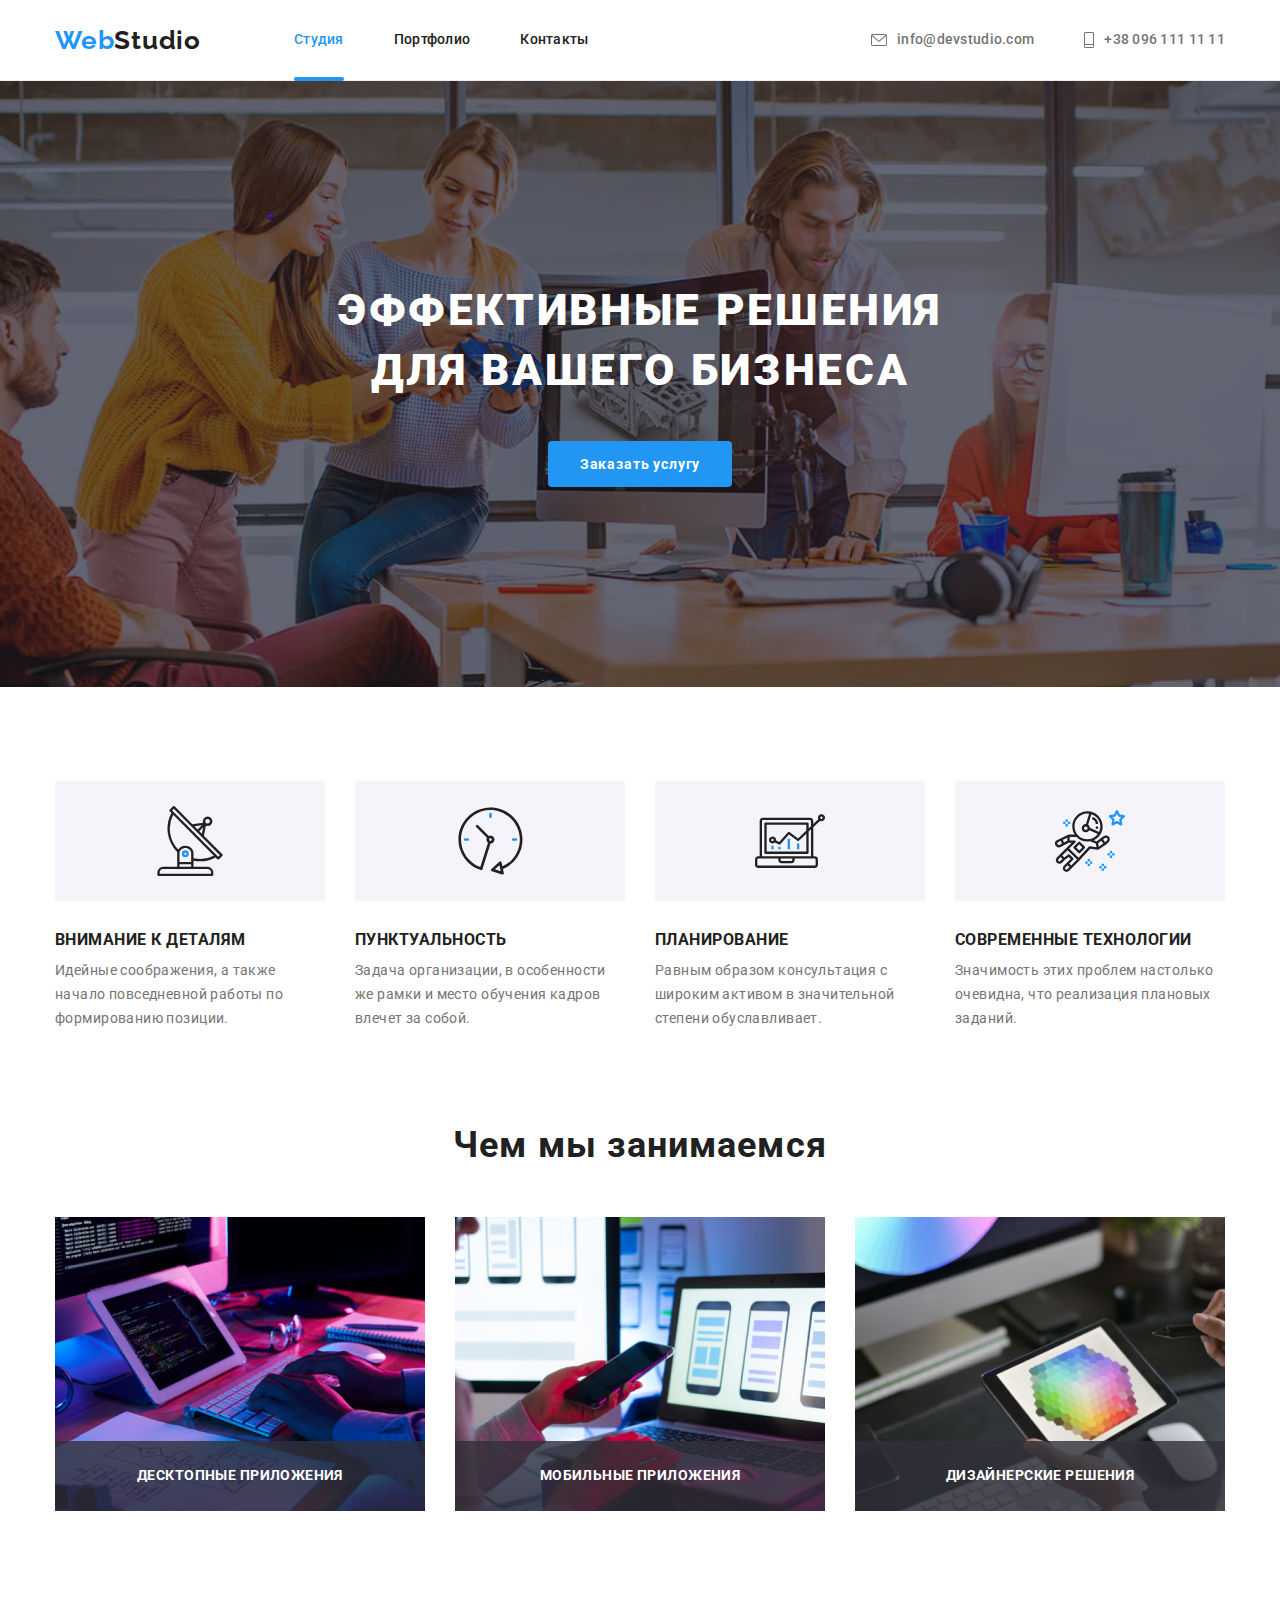
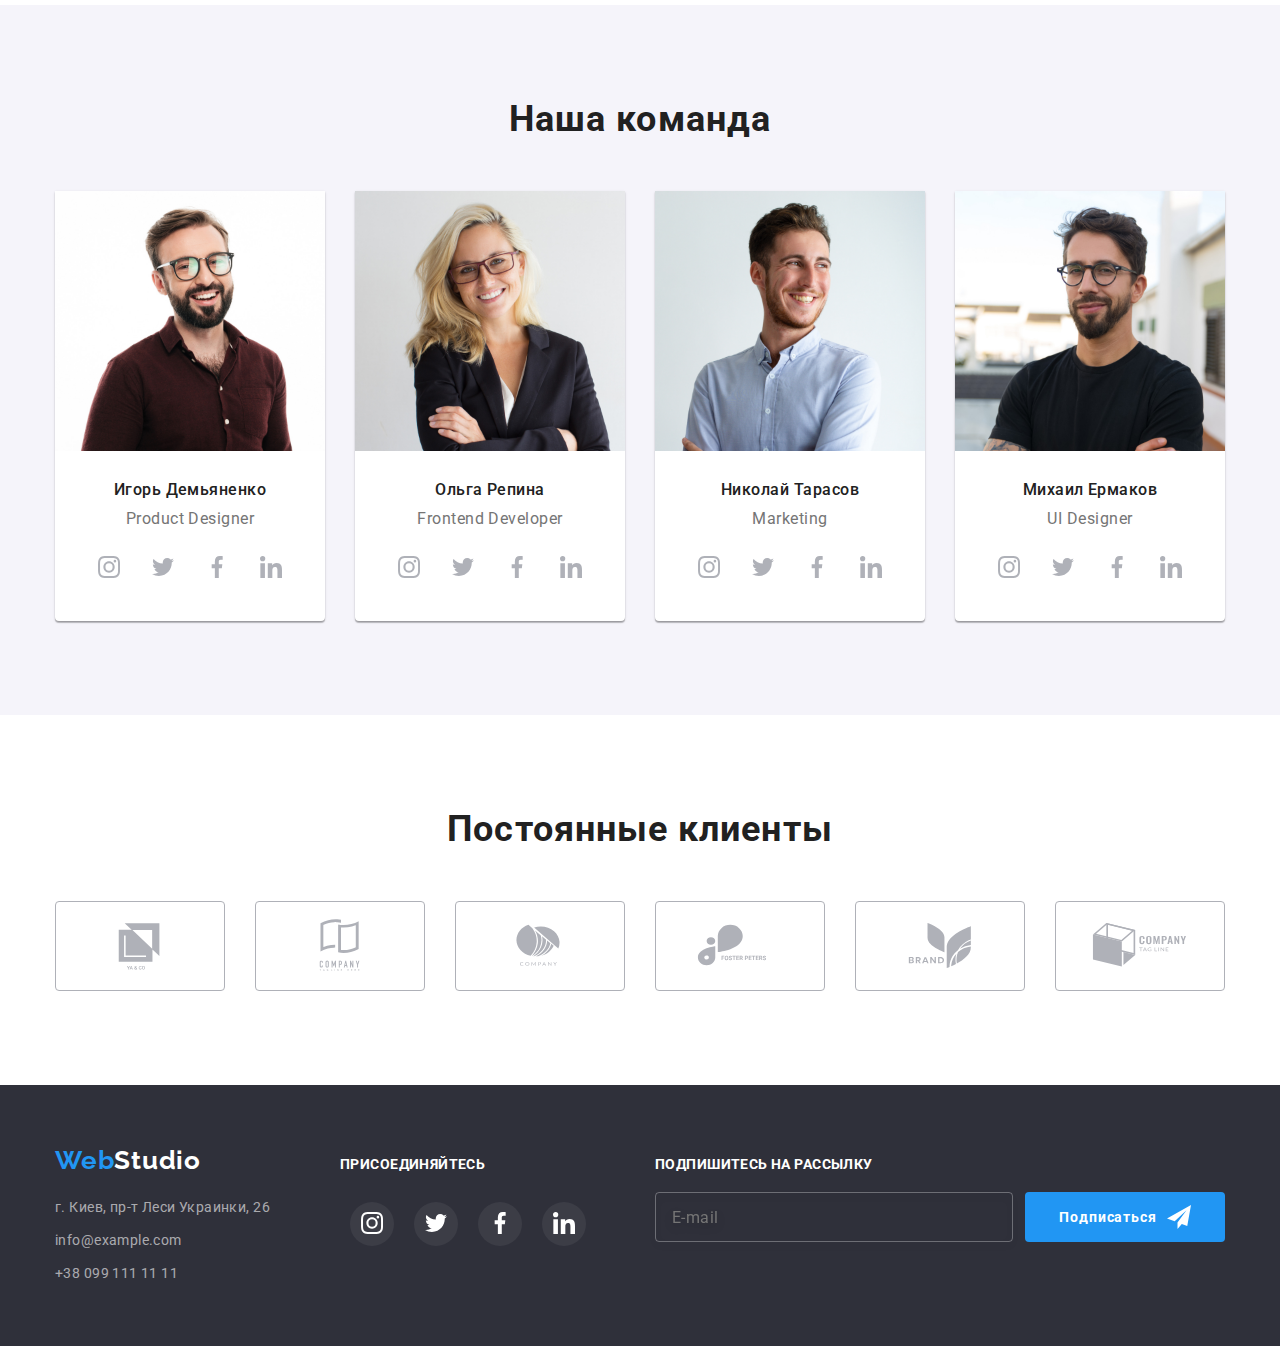
==== commit d33b84de: "add ''&'' and ''section''" ====
--- a/index.html
+++ b/index.html
@@ -13,7 +13,7 @@
     <link href="https://fonts.googleapis.com/css2?family=Raleway:wght@700&family=Roboto:wght@400;500;700;900&display=swap"
         rel="stylesheet">
     <!-- Кастомные стили -->
-    <link rel="stylesheet" href="./css/styles.css">
+    <link rel="stylesheet" href="./css/main.min.css">
 </head>
 <body>
 <!--Хедер-->
@@ -21,7 +21,7 @@
     <div class="container  header__container">
             <!--Навигация-->
         <nav class="nav">
-            <a href="./index.html" class="header__logo">Web<span class="header__logo header__logo--black">Studio</span></a>
+            <a href="./index.html" class="logo">Web<span class="logo logo__black">Studio</span></a>
             <ul class="nav__list">
                 <li class="nav__item">
                     <a href="./index.html" class="nav__link nav__link--current">Студия</a>
@@ -70,12 +70,12 @@
         </section>
 
      <!--Преимущества-->
-    <section class="features"> 
+    <section class="section"> 
         <div class="container">
        <h2 class="visually-hidden">Наши преимущества</h2>
-        <ul class="features__list">
+        <ul class="features">
             <li class="features__item ">
-                <div class="features__fon"> 
+                <div class="features__icon-wrapper"> 
                 <svg  width="70" height="70" >
                     <use href="./images/icons.svg#antenna" ></use>
                 </svg>
@@ -87,7 +87,7 @@
         </li>
 
             <li class="features__item">
-                <div class="features__fon"> 
+                <div class="features__icon-wrapper"> 
                     <svg  width="67" height="70" >
                         <use  href="./images/icons.svg#clock" width="67" height="70" ></use>
                     </svg>
@@ -97,7 +97,7 @@
             </li>
 
             <li class="features__item">
-                <div class="features__fon"> 
+                <div class="features__icon-wrapper"> 
                     <svg  width="70" height="70">
                         <use href="./images/icons.svg#diagram" ></use>
                     </svg>
@@ -107,7 +107,7 @@
              </li>
 
             <li class="features__item">
-                <div class="features__fon"> 
+                <div class="features__icon-wrapper"> 
                     <svg  width="70" height="70" >
                         <use href="./images/icons.svg#astronaut" ></use>
                     </svg>
@@ -120,9 +120,9 @@
     </section>
     
          <!--Деятельность-->
-       <section class="activity "> 
+       <section class="section section--padding-reset"> 
            <div class="container">
-      <h2 class="activity__title">Чем мы занимаемся</h2>
+      <h2 class="section__title">Чем мы занимаемся</h2>
          <ul class="activity__list">
             <li class="activity__item">
                
@@ -147,16 +147,16 @@
             </div>
        </section>
 
-    <section class="team">
+    <section class="section section-other-background">
         <div class="container">
         <!--Состав-->
-        <h2 class="team__title">Наша команда</h2>
+        <h2 class="section__title">Наша команда</h2>
         <ul class=" team__list">
-            <li class="team__member">
+            <li class="team__item">
                 <img src="./images/igor1.jpg" alt="Наш дизайнер" width="270" height="260">
                 <div class="team__card">
-                    <h3 class="team__name">Игорь Демьяненко</h3>
-                    <p lang="en" class="team__position">Product Designer</p>
+                    <h3 class="team__title">Игорь Демьяненко</h3>
+                    <p lang="en" class="team__text">Product Designer</p>
                     
                     <ul class="socials list">
                         <li class="socials__item"><a class="socials__link " href="">
@@ -188,11 +188,11 @@
                 </div>
             </li>
 
-            <li class="team__member">
+            <li class="team__item">
                 <img src="./images/olga2.jpg" alt="Наш фронтенд разработчик" width="270" height="260">
                 <div class="team__card">
-                    <h3 class="team__name">Ольга Репина</h3>
-                    <p lang="en" class="team__position">Frontend Developer</p>
+                    <h3 class="team__title">Ольга Репина</h3>
+                    <p lang="en" class="team__text">Frontend Developer</p>
                     <ul class="socials list">
                         <li class="socials__item"><a class="socials__link " href="">
                                 <svg class="socials__icon" width="22" height="22">
@@ -222,11 +222,11 @@
                </div>
             </li>
 
-            <li class="team__member">
+            <li class="team__item">
                 <img src="./images/nikolay3.jpg" alt="Наш маркетолог" width="270" height="260">
                 <div class="team__card">
-                    <h3 class="team__name">Николай Тарасов</h3>
-                    <p lang="en" class="team__position">Marketing</p>
+                    <h3 class="team__title">Николай Тарасов</h3>
+                    <p lang="en" class="team__text">Marketing</p>
                     <ul class="socials list">
                         <li class="socials__item"><a class="socials__link " href="">
                                 <svg class="socials__icon" width="22" height="22">
@@ -256,11 +256,11 @@
                </div>
            </li>
 
-            <li class="team__member">
+            <li class="team__item">
                 <img src="./images/michail4.jpg" alt="Наш дизайнер интерфейса" width="270" height="260">
                 <div class="team__card"> 
-                    <h3 class="team__name">Михаил Ермаков</h3>
-                    <p lang="en" class="team__position">UI Designer</p>
+                    <h3 class="team__title">Михаил Ермаков</h3>
+                    <p lang="en" class="team__text">UI Designer</p>
                 <ul class="socials list">
                     <li class="socials__item"><a class="socials__link " href="">
                             <svg class="socials__icon" width="22" height="22">
@@ -294,12 +294,12 @@
        </div>
     </section>
 
-    <section class="clients">
+    <section class="section">
         <div class="container">
-            <h2 class="clients__title">Постоянные клиенты</h2>
-            <ul class="clients__list list">
+            <h2 class="section__title">Постоянные клиенты</h2>
+            <ul class="clients list">
             
-                <li class="clients-card">
+                <li class="clients-item">
                     <a class="clients__link link" href="">
                     <svg class="clients__icon" width="106" height="60">
                          <use href="./images/icons.svg#Client1"></use>
@@ -307,7 +307,7 @@
                     </a>
                 </li>
 
-                <li class="clients-card">
+                <li class="clients-item">
                     <a class="clients__link link" href="">
                     <svg class="clients__icon" width="106" height="60">
                          <use href="./images/icons.svg#Client2"></use>
@@ -315,7 +315,7 @@
                     </a>
                 </li>
 
-                <li class="clients-card">
+                <li class="clients-item">
                     <a class="clients__link link" href="">
                     <svg class="clients__icon" width="106" height="60">
                          <use href="./images/icons.svg#Client3" ></use>
@@ -323,7 +323,7 @@
                     </a>
                 </li>
 
-                <li class="clients-card">
+                <li class="clients-item">
                     <a class="clients__link link" href="">
                     <svg class="clients__icon" width="106" height="60">
                          <use href="./images/icons.svg#Client4"></use>
@@ -331,7 +331,7 @@
                     </a>
                 </li>
 
-                <li class="clients-card">
+                <li class="clients-item">
                     <a class="clients__link link" href="">
                     <svg class="clients__icon" width="106" height="60">
                          <use href="./images/icons.svg#Client5"></use>
@@ -339,7 +339,7 @@
                     </a>
                 </li>
 
-                <li class="clients-card">
+                <li class="clients-item">
                     <a class="clients__link link" href="">
                     <svg class="clients__icon" width="106" height="60">
                          <use href="./images/icons.svg#Client6"></use>
@@ -357,7 +357,7 @@
         <div class="container">
             <div class="footer__flex">
             <div class="footer__contacts-flex">
-        <a href="./index.html" class="footer__logo">Web<span class="footer__logo footer__logo--white">Studio</span></a>
+        <a href="./index.html" class="logo">Web<span class="logo logo__white">Studio</span></a>
          <address class="address">
         <ul>
            <li class="address__details"> 
--- a/css/main.min.css
+++ b/css/main.min.css
@@ -0,0 +1,2 @@
+:root{--main-font: "roboto", sans-serif;--secondary-font: "raleway", sans-serif;--light-txt-cl: #ffffff;--txt-cl: #757575;--title-cl: #212121;--accent-txt-cl: #2196f3;--secondary-light-bg: #ffffff;--team-bg: #f5f4fa;--primary-dark-bg: #2f303a;--accent-bg-cl: #2196f3}.visually-hidden{position:absolute;width:1px;height:1px;margin:-1px;border:0;padding:0;white-space:nowrap;clip-path:inset(100%);clip:rect(0 0 0 0);overflow:hidden}ul{margin:0;padding:0;list-style:none}h1,h2,h3,h4,h5,h6,p,ul,ol{margin-top:0;margin-bottom:0}.list{color:var(--accent-txt-cl);list-style-type:none;text-decoration:none}body{font-family:var(--main-font);font-size:14px;line-height:1.71;letter-spacing:0.03em;color:var(--txt-cl)}img{display:block;max-width:100%;height:auto}textarea{resize:none;border:1px solid rgba(33,33,33,0.2);border-radius:4px}.section{padding:94px 0}.container{width:1200px;padding-left:15px;padding-right:15px;margin-right:auto;margin-left:auto}.header{background-color:var(--light-txt-cl);border-bottom:1px solid #ECECEC}.header__container{display:flex;align-items:center}.nav{display:flex;align-items:center}.logo{text-decoration:none;font-family:Raleway;font-weight:700;line-height:1.19;font-size:26px;letter-spacing:0.03em;color:var(--accent-txt-cl)}.logo__black{color:var(--title-cl)}.nav__link{padding-top:32px;padding-bottom:32px;display:block;position:relative;transition:color 250ms cubic-bezier(0.4, 0, 0.2, 1)}.nav__link:hover,.nav__link:focus{color:var(--accent-txt-cl)}.nav__link{display:flex;font-weight:500;line-height:1.14;letter-spacing:0.02em;color:var(--title-cl);text-decoration:none}.nav__link--current{color:#2196f3}.nav__link--current::after{content:'';bottom:-1px;left:0;display:block;width:100%;background-color:#2196F3;border-radius:2px;height:4px;position:absolute}.nav__list{display:flex;list-style-type:none;margin-left:93px}.nav__list .nav__item:not(:last-child){margin-right:50px}.contacts{display:flex;list-style-type:none;margin-left:auto}.contacts .contacts__item:not(:last-child){margin-right:50px}.contacts__link{display:flex;align-items:center;font-weight:500;line-height:1.14;letter-spacing:0.02em;color:var(--txt-cl);text-decoration:none;fill:var(--txt-cl);transition:color 250ms cubic-bezier(0.4, 0, 0.2, 1),fill 250ms cubic-bezier(0.4, 0, 0.2, 1)}.contacts__link:hover,.contacts__link:focus{color:var(--accent-bg-cl);fill:var(--accent-bg-cl)}.contacts__icon{margin-right:10px;fill:currentColor;transition:fill 250ms cubic-bezier(0.4, 0, 0.2, 1)}.contacts__icon:hover,.contacts__icon:focus{fill:#2196f3}.hero{padding-top:200px;padding-bottom:200px;max-width:1600px;min-height:600px;margin-left:auto;margin-right:auto;text-align:center;background-image:linear-gradient(to right, rgba(47,48,58,0.4), rgba(47,48,58,0.4)),url(../images/back-color.jpg);background-color:var(--primary-dark-bg);background-repeat:no-repeat;background-size:cover;background-position:center}.hero__title{font-weight:900;line-height:1.36;font-size:44px;text-align:center;letter-spacing:0.06em;text-transform:uppercase;color:var(--light-txt-cl)}.hero__button{cursor:pointer;margin-top:40px;padding:10px 32px;display:flexbox;font-weight:700;line-height:1.87;letter-spacing:0.06em;color:var(--light-txt-cl);background-color:var(--accent-bg-cl);border-radius:4px;border:transparent}.backdrop{position:fixed;top:0;left:0;width:100%;height:100%;background-color:rgba(0,0,0,0.2);transition:opacity 500ms cubic-bezier(0.4, 0, 0.2, 1),visibility 500ms cubic-bezier(0.4, 0, 0.2, 1),pointer-events 500ms cubic-bezier(0.4, 0, 0.2, 1)}.backdrop.is-hidden{opacity:0;visibility:hidden;pointer-events:none}.backdrop.is-hidden .modal{transform:scaleY(0)}.modal{position:absolute;top:50%;left:50%;transform:scaleY(1);transform:translate(-50%, -50%);width:528px;height:581px;background-color:var(--light-txt-cl);opacity:1;transition:transform 250ms cubic-bezier(0.4, 0, 0.2, 1);box-shadow:0px 1px 3px rgba(0,0,0,0.12),0px 1px 1px rgba(0,0,0,0.14),0px 2px 1px rgba(0,0,0,0.2);border-radius:4px;animation:animate125 3000ms infinite 1000ms}.modal__form{padding:40px}.modal__title{font-weight:700;font-size:20px;line-height:1.15;text-align:center;letter-spacing:0.03em;color:var(--title-cl)}.modal__form-field{position:relative;display:flex;flex-direction:column;margin-top:10px}.modal__form-field textarea::placeholder{font-weight:400;line-height:1.16;letter-spacing:0.01em;color:rgba(117,117,117,0.5)}.modal__form-text{line-height:1.16;letter-spacing:0.01em;color:#757575;margin-bottom:4px}.modal__svg{position:relative}.modal__input{border:1px solid rgba(33,33,33,0.2);box-sizing:border-box;border-radius:4px;width:448px;height:40px;padding-left:42px;transition:border-color 250ms cubic-bezier(0.4, 0, 0.2, 1),fill 250ms cubic-bezier(0.4, 0, 0.2, 1),outline 250ms cubic-bezier(0.4, 0, 0.2, 1)}.modal__input:focus-within{border-color:var(--accent-txt-cl);outline:transparent}.modal__icon{position:absolute;top:50%;left:12px;transform:translateY(-50%);display:inline-block}.modal__input:focus ~ .modal__icon{fill:var(--accent-bg-cl)}.modal__comment{display:flex;flex-direction:column;width:448px;height:120px;margin-top:10px;margin-bottom:20px}.modal__field{padding-top:12px;padding-left:16px;transition:border-color 250ms cubic-bezier(0.4, 0, 0.2, 1),outline 250ms cubic-bezier(0.4, 0, 0.2, 1);width:448px;height:120px}.modal__field:focus-within{border-color:var(--accent-txt-cl);outline:transparent}.modal__wrap-check{display:flex;align-items:center;justify-content:center}.modal__check{font-size:14px;line-height:24px;letter-spacing:0.03em;color:#757575;appearance:none;display:flex;align-items:center}.modal__check:checked+.modal__check-text span{background-image:url(..//images/icons.svg#icon-icon-check);background-color:var(--accent-bg-cl);border:none;background-repeat:no-repeat;background-size:cover;background-origin:border-box}.modal__check-text span{width:16px;height:15px;border:2px solid #212121;border-radius:2px;display:flex;margin-right:10px;align-items:center;justify-content:center}.modal__policy{color:var(--accent-txt-cl);cursor:pointer}.modal__button-wrapper{display:flex;justify-content:center;align-items:center;margin-top:30px}.modal__submit-button{width:200px;height:50px;cursor:pointer;font-weight:700;line-height:1.87;letter-spacing:0.06em;color:var(--light-txt-cl);background-color:var(--accent-bg-cl);border-radius:4px;border:transparent;box-shadow:0px 4px 4px rgba(0,0,0,0.15)}.modal__close-btn{position:absolute;display:flex;cursor:pointer;align-items:center;justify-content:center;border:1px solid rgba(0,0,0,0.1);width:30px;height:30px;border-radius:50%;background-color:var(--light-txt-cl)}.modal>.modal__close-btn{position:absolute;top:8px;right:8px;margin:0}.features{display:flex;list-style-type:none}.features__item{width:270px;align-items:center}.features .features__item:not(:last-child){margin-right:30px}.features__icon-wrapper{display:flex;width:270px;height:120px;align-items:center;justify-content:center;margin-bottom:30px;background-color:var(--team-bg)}.features__title{margin-bottom:10px;font-weight:700;line-height:1.14;letter-spacing:0.03em;text-transform:uppercase;color:var(--title-cl)}.features__txt{line-height:1.71;letter-spacing:0.03em;color:var(--txt-cl)}.activity{padding-top:0;padding-bottom:94px}.section__title{margin-bottom:50px;font-weight:700;font-size:36px;line-height:1.16;text-align:center;letter-spacing:0.03em;color:var(--title-cl)}.section--padding-reset{padding-top:0}.activity__list{display:flex;list-style-type:none}.activity__item{position:relative}.activity__item+.activity__item{margin-left:30px}.activity__text{display:flex;justify-content:center;align-items:center;width:100%;position:absolute;bottom:0;left:0;height:70px;font-weight:bold;font-size:14px;line-height:1.14;text-transform:uppercase;color:var(--light-txt-cl);background-color:rgba(47,48,58,0.8)}.section-other-background{background-color:var(--team-bg);padding-top:94px}.section__title{margin-bottom:50px;font-weight:700;line-height:1.16;font-size:36px;text-align:center;letter-spacing:0.03em;color:var(--title-cl)}.team__list{display:flex;list-style-type:none}.team__item{box-shadow:0px 1px 3px rgba(0,0,0,0.12),0px 1px 1px rgba(0,0,0,0.14),0px 2px 1px rgba(0,0,0,0.2);border-radius:0px 0px 4px 4px;background-color:var(--secondary-light-bg);width:270px;height:430px}.team__list .team__item:not(:last-child){margin-right:30px}.team__card{padding-top:30px;padding-bottom:30px}.team__title{margin-bottom:10px;font-weight:500;font-size:16px;line-height:1.18;text-align:center;letter-spacing:0.03em;color:var(--title-cl)}.team__text{font-size:16px;line-height:1.18;text-align:center;letter-spacing:0.03em;color:var(--txt-cl);margin-bottom:16px}.socials{display:flex;justify-content:center}.socials__item{display:flex;align-self:center}.socials__item:not(:last-child){margin-right:10px}.socials__link{display:flex;justify-content:center;align-items:center;width:44px;height:44px;background-color:transparent;border-radius:50%;background-position:center;background-size:20px;color:currentColor;transition:fill 250ms cubic-bezier(0.4, 0, 0.2, 1),background-color 250ms cubic-bezier(0.4, 0, 0.2, 1)}.socials__link:hover,.socials__link:focus{background-color:var(--accent-txt-cl)}.socials__link:focus{background-color:var(--accent-txt-cl)}.socials__icon{width:22px;height:22px;fill:#AFB1B8;transition:fill 250ms cubic-bezier(0.4, 0, 0.2, 1)}.socials__link:hover .socials__icon,.socials__link:focus .socials__icon{fill:var(--light-txt-cl)}.clients{display:flex;padding:0;margin:0;list-style:none;justify-content:space-between;align-items:center}.clients-item{width:170px;height:90px;transition:250ms cubic-bezier(0.4, 0, 0.2, 1)}.clients-item:not(:last-child){margin-right:30px}.clients__link{display:flex;align-items:center;justify-content:center;width:100%;height:100%;display:flex;align-items:center;justify-content:center;border:1px solid #afb1b8;color:#afb1b8;background-color:var(--light-txt-cl);border-radius:4px;transition:color 250ms cubic-bezier(0.4, 0, 0.2, 1),border-color 250ms cubic-bezier(0.4, 0, 0.2, 1)}.clients__link:hover,.clients__link:focus{color:var(--accent-color);border-color:var(--accent-color)}.clients__icon{fill:currentColor}.footer{background-color:var(--primary-dark-bg);padding-top:60px;padding-bottom:60px}.footer__flex{display:flex;align-items:baseline}.logo__white{color:var(--light-txt-cl)}.address{padding-top:20px;font-style:normal}.address__details{list-style-type:none}.address__details:not(:last-child){margin-bottom:9px}.address__item--white{color:var(--light-txt-cl);text-decoration:none}.address__item{line-height:1.71;letter-spacing:0.03em;color:rgba(255,255,255,0.6);text-decoration:none}.join__flex{margin-left:70px}.join__title{font-family:var(--main-font);margin-bottom:20px;font-weight:700;font-size:14px;letter-spacing:0.03em;line-height:1.14;text-transform:uppercase;color:var(--light-txt-cl)}.join__list{display:flex;justify-content:space-between}.join__item{margin:10px}.join__link{width:44px;height:44px;display:block;border-radius:50%;color:var(--light-txt-cl);background-color:#ffffff10;padding-left:11px;padding-top:10px;transition:background-color 250ms cubic-bezier(0.4, 0, 0.2, 1),color 250ms cubic-bezier(0.4, 0, 0.2, 1)}.join__link:hover,.join__link:focus{color:var(--light-txt-cl);background-color:var(--accent-txt-cl)}.join__icon{fill:var(--light-txt-cl)}.subscribe-form{margin-left:auto}.subscribe-form__title{font-weight:700;font-size:14px;line-height:1.14;letter-spacing:0.03em;text-transform:uppercase;color:var(--light-txt-cl);padding-bottom:20px}.subscribe-form__wrapper{display:flex;align-items:center;justify-content:center}.subscribe-form__label{margin-right:12px}.subscribe-form__input{width:358px;height:50px;border:1px solid rgba(255,255,255,0.3);filter:drop-shadow(0px 4px 4px rgba(0,0,0,0.15));border-radius:4px;background-color:transparent;cursor:pointer;outline:none;padding-left:16px;font-size:16px;line-height:1.25;letter-spacing:0.03em;color:rgba(255,255,255,0.6)}.subscribe{display:flex;justify-content:center;align-items:center}.subscribe__button{cursor:pointer;font-weight:700;line-height:1.87;letter-spacing:0.06em;color:var(--light-txt-cl);background-color:var(--accent-bg-cl);border-radius:4px;border:transparent;display:flex;justify-content:center;align-items:center;min-width:200px;min-height:50px}.subscribe__icon{fill:var(--light-txt-cl);margin-left:10px}.button-list{display:flex;list-style-type:none;justify-content:center;margin-bottom:50px}.button-list .button-list__item:not(:last-child){margin-right:8px}.button-list__style{cursor:pointer;padding:6px 22px;font-weight:500;line-height:1.62;font-size:16px;text-align:center;letter-spacing:0.03em;color:var(--title-cl);background-color:var(--team-bg);border:transparent;border-radius:4px;transition:color 250ms cubic-bezier(0.4, 0, 0.2, 1),background-color 250ms cubic-bezier(0.4, 0, 0.2, 1),box-shadow 250ms cubic-bezier(0.4, 0, 0.2, 1)}.button-list__style:hover,.button-list__style:focus{background-color:var(--accent-bg-cl);color:var(--light-txt-cl);box-shadow:0px 3px 1px rgba(0,0,0,0.1),0px 1px 2px rgba(0,0,0,0.08),0px 2px 2px rgba(0,0,0,0.12)}.cards__title{font-size:18px;font-weight:700;line-height:2;letter-spacing:0.06em;color:var(--title-cl)}.cards__info{font-size:16px;line-height:1.85;letter-spacing:0.03em;color:var(--txt-cl)}.cards{display:flex;flex-wrap:wrap;list-style-type:none}.cards:hover{transform:translateY(0)}.cards .cards__content:nth-child(3n){margin-right:0}.cards__content{margin-right:30px;margin-bottom:30px;width:370px}.cards__content:nth-last-child(-n+3){margin-bottom:0}.cards__link{text-decoration:none;color:currentColor;transition:250ms cubic-bezier(0.4, 0, 0.2, 1)}.cards__design{display:block;transition:box-shadow 250ms cubic-bezier(0.4, 0, 0.2, 1)}.cards__design:hover,.cards__design:focus{box-shadow:0px 1px 1px rgba(0,0,0,0.12),0px 4px 4px rgba(0,0,0,0.06),1px 4px 6px rgba(0,0,0,0.16)}.cards__overlay{position:relative;overflow:hidden}.cards__text{position:absolute;top:0;left:0;padding:63px 24px;font-size:18px;line-height:1.56;color:var(--light-txt-cl);background:rgba(33,150,243,0.9);transform:translateY(100%);transition:transform 250ms cubic-bezier(0.4, 0, 0.2, 1)}.cards__design:hover .cards__text{transform:translate(0);transition-duration:250ms}.cards__design:focus .cards__text{transform:translate(0);transition-duration:250ms}.cards__link:hover .cards__text,.cards__link:focus .cards__text{transform:translateY(0)}.cards__descr{padding:20px 24px;border:1px solid #eeeeee;border-top:transparent}
+/*# sourceMappingURL=main.min.css.map */